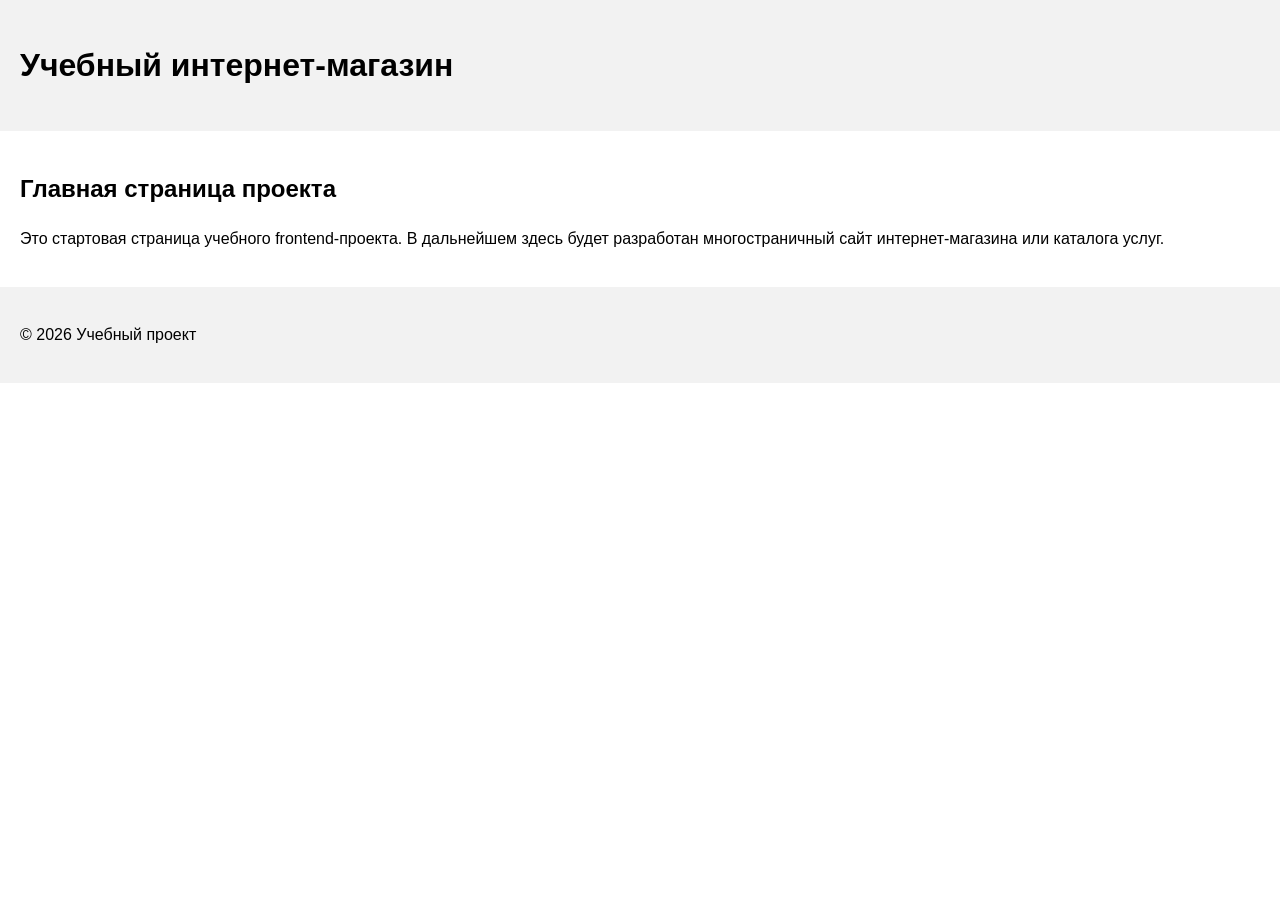
==== index.html @ e4f32152 "feat: initialize frontend project structure" ====
<!DOCTYPE html>
<html lang="ru">
<head>
  <meta charset="UTF-8">
  <meta name="viewport" content="width=device-width, initial-scale=1.0">
  <title>Каталог товаров</title>
  <link rel="stylesheet" href="css/style.css">
</head>
<body>
  <header>
    <h1>Учебный интернет-магазин</h1>
  </header>

  <main>
    <section>
      <h2>Главная страница проекта</h2>
      <p>
        Это стартовая страница учебного frontend-проекта.
        В дальнейшем здесь будет разработан многостраничный сайт
        интернет-магазина или каталога услуг.
      </p>
    </section>
  </main>

  <footer>
    <p>&copy; 2026 Учебный проект</p>
  </footer>
</body>
</html>
---- css/style.css ----
body {
  margin: 0;
  font-family: Arial, sans-serif;
  line-height: 1.5;
}

header,
main,
footer {
  padding: 20px;
}

header {
  background-color: #f2f2f2;
}

footer {
  background-color: #f2f2f2;
}
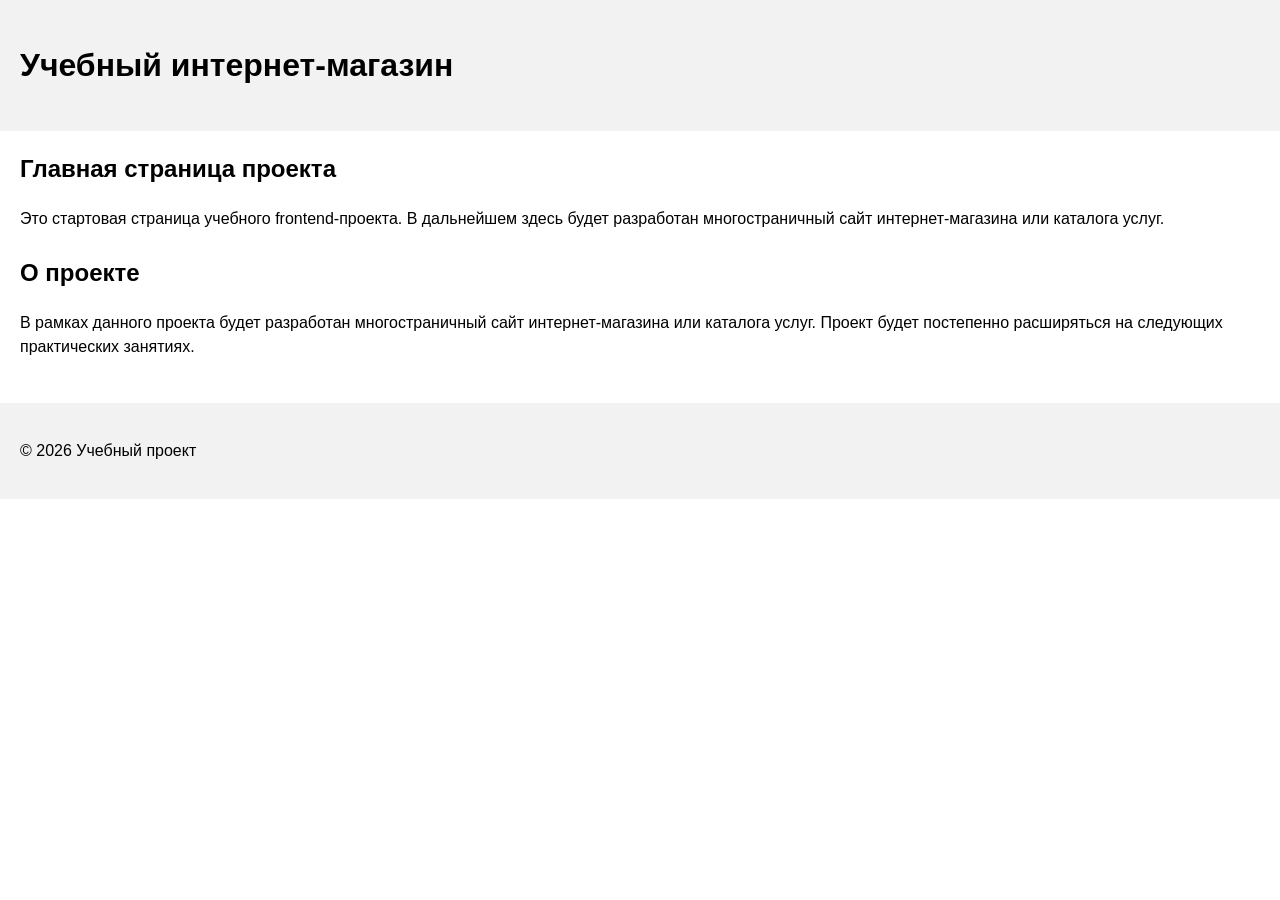
==== commit 77e99a7a: "feat: add project description section" ====
--- a/index.html
+++ b/index.html
@@ -20,6 +20,15 @@
         интернет-магазина или каталога услуг.
       </p>
     </section>
+
+    <section>
+      <h2>О проекте</h2>
+      <p>
+        В рамках данного проекта будет разработан многостраничный сайт
+        интернет-магазина или каталога услуг. Проект будет постепенно
+        расширяться на следующих практических занятиях.
+      </p>
+    </section>
   </main>
 
   <footer>
--- a/css/style.css
+++ b/css/style.css
@@ -17,3 +17,11 @@
 footer {
   background-color: #f2f2f2;
 }
+
+section {
+  margin-bottom: 24px;
+}
+
+section h2 {
+  margin-top: 0;
+}
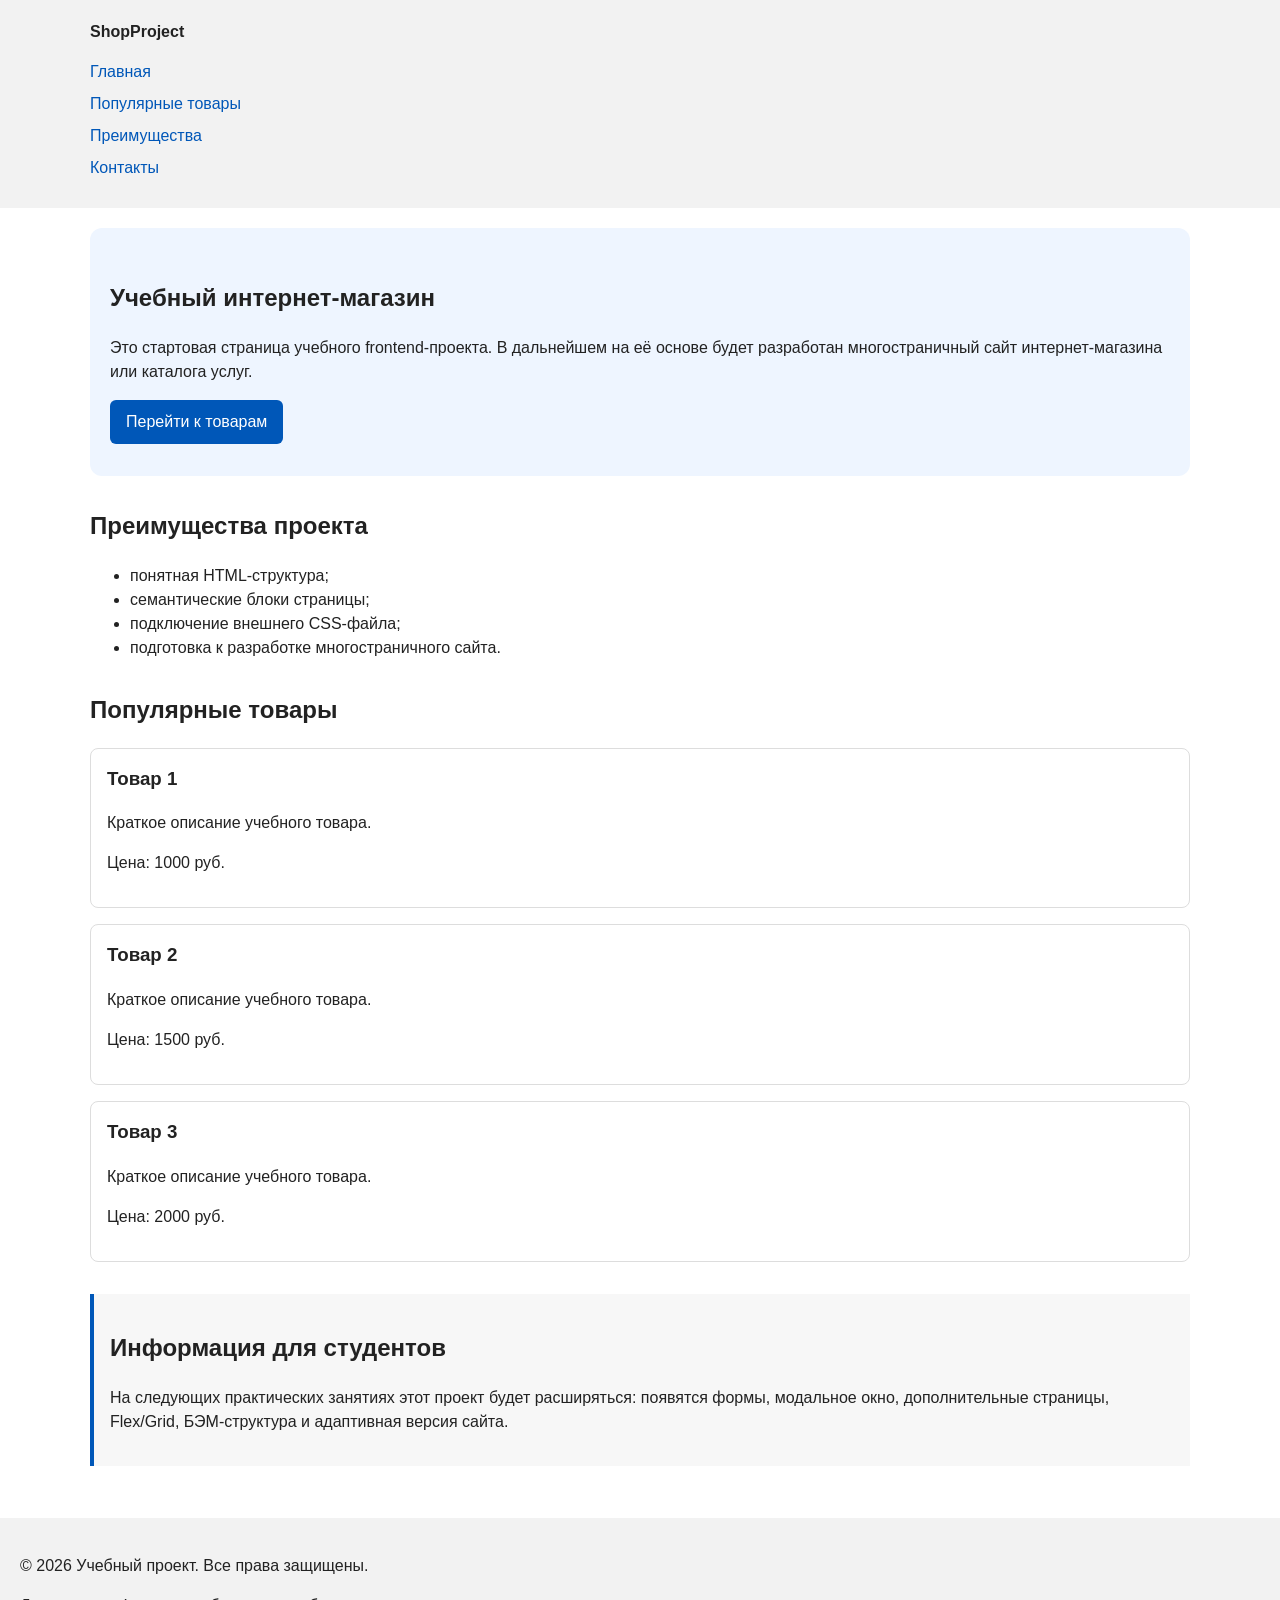
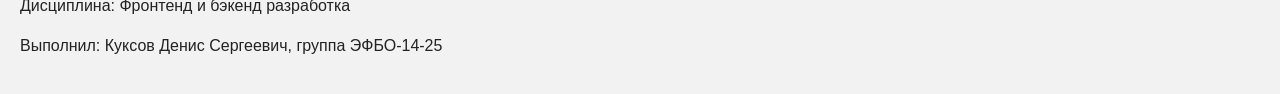
==== commit f7f9b470: "feat: add semantic HTML structure and base CSS styles" ====
--- a/index.html
+++ b/index.html
@@ -3,36 +3,82 @@
 <head>
   <meta charset="UTF-8">
   <meta name="viewport" content="width=device-width, initial-scale=1.0">
-  <title>Каталог товаров</title>
+  <title>Учебный интернет-магазин</title>
   <link rel="stylesheet" href="css/style.css">
 </head>
 <body>
   <header>
-    <h1>Учебный интернет-магазин</h1>
+    <div class="site-header">
+      <a class="site-logo" href="index.html">ShopProject</a>
+
+      <nav class="site-nav" aria-label="Основная навигация">
+        <ul class="site-nav__list">
+          <li><a href="index.html">Главная</a></li>
+          <li><a href="#popular">Популярные товары</a></li>
+          <li><a href="#advantages">Преимущества</a></li>
+          <li><a href="#contacts">Контакты</a></li>
+        </ul>
+      </nav>
+    </div>
   </header>
 
   <main>
-    <section>
-      <h2>Главная страница проекта</h2>
+    <section class="hero">
+      <h1>Учебный интернет-магазин</h1>
       <p>
         Это стартовая страница учебного frontend-проекта.
-        В дальнейшем здесь будет разработан многостраничный сайт
+        В дальнейшем на её основе будет разработан многостраничный сайт
         интернет-магазина или каталога услуг.
       </p>
+      <a class="button" href="#popular">Перейти к товарам</a>
     </section>
 
-    <section>
-      <h2>О проекте</h2>
+    <section class="section" id="advantages">
+      <h2>Преимущества проекта</h2>
+      <ul class="advantages-list">
+        <li>понятная HTML-структура;</li>
+        <li>семантические блоки страницы;</li>
+        <li>подключение внешнего CSS-файла;</li>
+        <li>подготовка к разработке многостраничного сайта.</li>
+      </ul>
+    </section>
+
+    <section class="section" id="popular">
+      <h2>Популярные товары</h2>
+
+      <article class="product-card">
+        <h3>Товар 1</h3>
+        <p>Краткое описание учебного товара.</p>
+        <p>Цена: 1000 руб.</p>
+      </article>
+
+      <article class="product-card">
+        <h3>Товар 2</h3>
+        <p>Краткое описание учебного товара.</p>
+        <p>Цена: 1500 руб.</p>
+      </article>
+
+      <article class="product-card">
+        <h3>Товар 3</h3>
+        <p>Краткое описание учебного товара.</p>
+        <p>Цена: 2000 руб.</p>
+      </article>
+    </section>
+
+    <aside class="aside-info">
+      <h2>Информация для студентов</h2>
       <p>
-        В рамках данного проекта будет разработан многостраничный сайт
-        интернет-магазина или каталога услуг. Проект будет постепенно
-        расширяться на следующих практических занятиях.
+        На следующих практических занятиях этот проект будет расширяться:
+        появятся формы, модальное окно, дополнительные страницы, Flex/Grid,
+        БЭМ-структура и адаптивная версия сайта.
       </p>
-    </section>
+    </aside>
   </main>
 
-  <footer>
-    <p>&copy; 2026 Учебный проект</p>
+  <footer id="contacts">
+    <p>&copy; 2026 Учебный проект. Все права защищены.</p>
+    <p>Дисциплина: Фронтенд и бэкенд разработка</p>
+    <p>Выполнил: Куксов Денис Сергеевич, группа ЭФБО-14-25</p>
   </footer>
 </body>
 </html>
--- a/css/style.css
+++ b/css/style.css
@@ -1,27 +1,172 @@
+/*
+  Универсальное правило для всех элементов.
+  border-box делает расчёт размеров более понятным:
+  width включает content, padding и border.
+*/
+* {
+  box-sizing: border-box;
+}
+
+/*
+  Убираем стандартный внешний отступ браузера у body.
+  Без этого вокруг страницы может появиться белая рамка.
+*/
 body {
   margin: 0;
   font-family: Arial, sans-serif;
   line-height: 1.5;
+  color: #222222;
+  background-color: #ffffff;
 }
 
+/*
+  Задаём внутренние отступы для основных областей страницы.
+  Это делает содержимое визуально отделённым от краёв окна браузера.
+*/
 header,
 main,
 footer {
   padding: 20px;
 }
 
+/*
+  Оформляем шапку страницы.
+  Пока используется простой светло-серый фон.
+*/
 header {
   background-color: #f2f2f2;
 }
 
+/*
+  Оформляем подвал страницы тем же фоном,
+  чтобы визуально отделить его от основного содержимого.
+*/
 footer {
   background-color: #f2f2f2;
 }
 
-section {
-  margin-bottom: 24px;
+/*
+  Ограничиваем ширину содержимого шапки,
+  чтобы оно не растягивалось слишком сильно на широких экранах.
+*/
+.site-header {
+  max-width: 1100px;
+  margin: 0 auto;
 }
 
-section h2 {
+/*
+  Оформляем текстовый логотип.
+*/
+.site-logo {
+  font-weight: bold;
+  text-decoration: none;
+  color: #222222;
+}
+
+/*
+  Убираем стандартные отступы и маркеры списка навигации.
+*/
+.site-nav__list {
+  padding: 0;
+  margin: 16px 0 0;
+  list-style: none;
+}
+
+/*
+  Добавляем расстояние между пунктами меню.
+*/
+.site-nav__list li {
+  margin-bottom: 8px;
+}
+
+/*
+  Оформляем ссылки меню.
+*/
+.site-nav__list a {
+  color: #0057b8;
+  text-decoration: none;
+}
+
+/*
+  При наведении мыши подчёркиваем ссылку.
+  Подробно состояния интерфейса будут рассмотрены позже.
+*/
+.site-nav__list a:hover {
+  text-decoration: underline;
+}
+
+/*
+  Hero-блок — первый крупный блок страницы.
+  Он визуально отделяется от остальных разделов фоном и отступами.
+*/
+.hero {
+  max-width: 1100px;
+  margin: 0 auto 32px;
+  padding: 32px 20px;
+  background-color: #eef5ff;
+  border-radius: 12px;
+}
+
+/*
+  Общий класс для разделов страницы.
+*/
+.section {
+  max-width: 1100px;
+  margin: 0 auto 32px;
+}
+
+/*
+  Убираем лишний верхний отступ у заголовков разделов.
+*/
+.section h2 {
   margin-top: 0;
 }
+
+/*
+  Карточка товара — самостоятельный блок.
+  На следующих занятиях карточки будут доработаны и выстроены в сетку.
+*/
+.product-card {
+  margin-bottom: 16px;
+  padding: 16px;
+  border: 1px solid #dddddd;
+  border-radius: 8px;
+  background-color: #ffffff;
+}
+
+/*
+  Убираем лишний верхний отступ у заголовка карточки.
+*/
+.product-card h3 {
+  margin-top: 0;
+}
+
+/*
+  Пока это обычная ссылка, но визуально она оформляется как кнопка.
+*/
+.button {
+  display: inline-block;
+  padding: 10px 16px;
+  color: #ffffff;
+  background-color: #0057b8;
+  text-decoration: none;
+  border-radius: 6px;
+}
+
+/*
+  Простое состояние наведения для кнопки.
+*/
+.button:hover {
+  background-color: #003f86;
+}
+
+/*
+  Дополнительный информационный блок.
+*/
+.aside-info {
+  max-width: 1100px;
+  margin: 0 auto 32px;
+  padding: 16px;
+  border-left: 4px solid #0057b8;
+  background-color: #f7f7f7;
+}
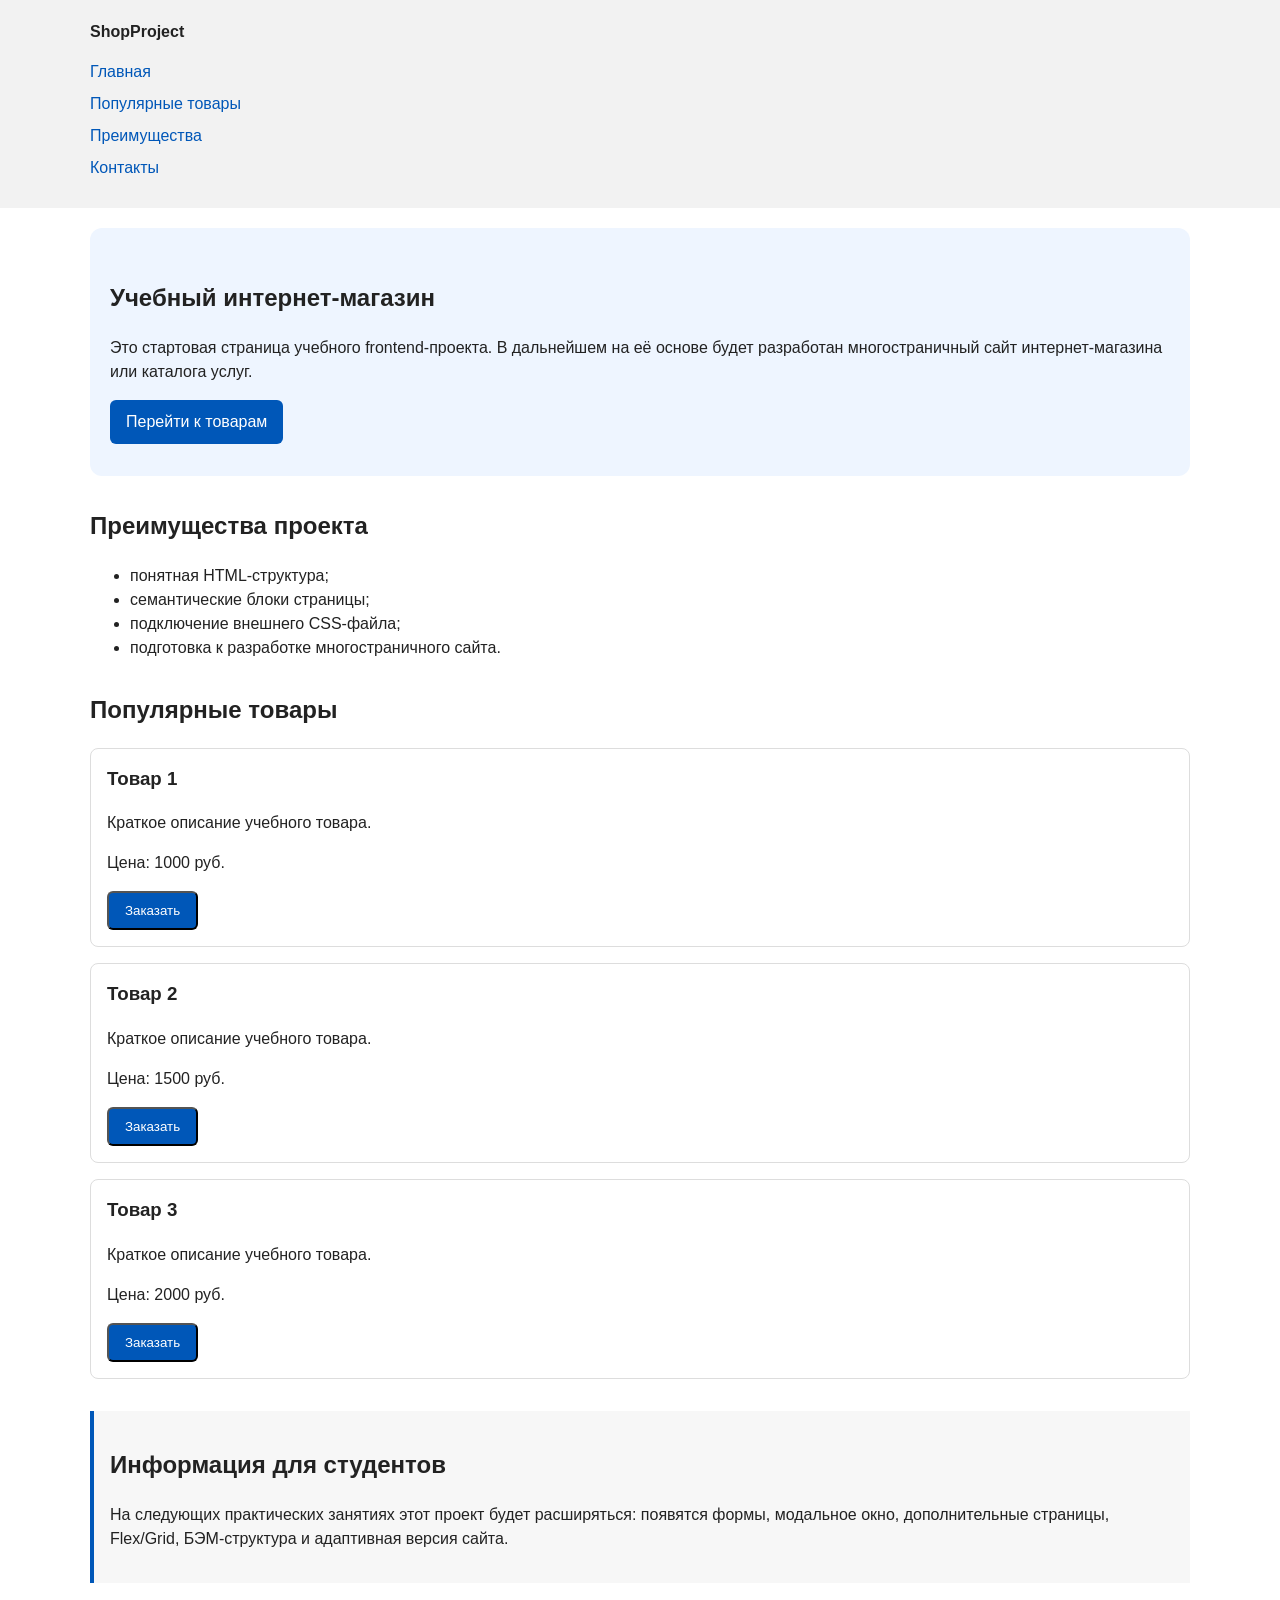
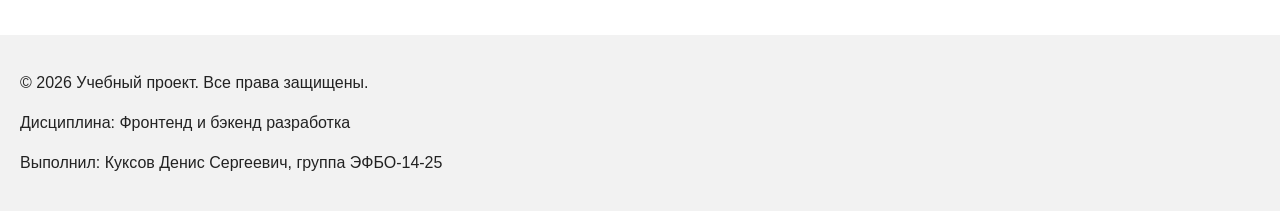
==== commit 8ec177fa: "feat: add order form modal and validation" ====
--- a/index.html
+++ b/index.html
@@ -5,6 +5,7 @@
   <meta name="viewport" content="width=device-width, initial-scale=1.0">
   <title>Учебный интернет-магазин</title>
   <link rel="stylesheet" href="css/style.css">
+  <script src="js/main.js" defer></script>
 </head>
 <body>
   <header>
@@ -50,18 +51,27 @@
         <h3>Товар 1</h3>
         <p>Краткое описание учебного товара.</p>
         <p>Цена: 1000 руб.</p>
+        <button class="button product-card__button" type="button" data-product="Товар 1">
+          Заказать
+        </button>
       </article>
 
       <article class="product-card">
         <h3>Товар 2</h3>
         <p>Краткое описание учебного товара.</p>
         <p>Цена: 1500 руб.</p>
+        <button class="button product-card__button" type="button" data-product="Товар 2">
+          Заказать
+        </button>
       </article>
 
       <article class="product-card">
         <h3>Товар 3</h3>
         <p>Краткое описание учебного товара.</p>
         <p>Цена: 2000 руб.</p>
+        <button class="button product-card__button" type="button" data-product="Товар 3">
+          Заказать
+        </button>
       </article>
     </section>
 
@@ -80,5 +90,102 @@
     <p>Дисциплина: Фронтенд и бэкенд разработка</p>
     <p>Выполнил: Куксов Денис Сергеевич, группа ЭФБО-14-25</p>
   </footer>
+
+  <dialog class="order-dialog" id="order-dialog" aria-labelledby="order-dialog-title">
+    <h2 id="order-dialog-title">Оформление заявки</h2>
+
+    <form class="order-form" id="order-form" action="#" method="post" novalidate>
+      <input id="selected-product" name="selected-product" type="hidden">
+
+      <div class="form-field">
+        <label for="order-name">Имя</label>
+        <input
+          id="order-name"
+          name="name"
+          type="text"
+          placeholder="Введите ваше имя"
+          minlength="2"
+          autocomplete="given-name"
+          required
+        >
+      </div>
+
+      <div class="form-field">
+        <label for="order-email">E-mail</label>
+        <input
+          id="order-email"
+          name="email"
+          type="email"
+          placeholder="example@mail.ru"
+          autocomplete="email"
+          required
+        >
+      </div>
+
+      <div class="form-field">
+        <label for="order-phone">Телефон</label>
+        <input
+          id="order-phone"
+          name="phone"
+          type="tel"
+          inputmode="tel"
+          placeholder="+7 (900) 000-00-00"
+          pattern="^\+7 \(\d{3}\) \d{3}-\d{2}-\d{2}$"
+          required
+        >
+        <small>Формат: +7 (900) 000-00-00</small>
+      </div>
+
+      <div class="form-field">
+        <label for="order-date">Дата связи</label>
+        <input
+          id="order-date"
+          name="date"
+          type="date"
+        >
+      </div>
+
+      <div class="form-field">
+        <label for="order-topic">Тема заявки</label>
+        <select id="order-topic" name="topic" required>
+          <option value="">Выберите тему</option>
+          <option value="product">Заказ товара</option>
+          <option value="consultation">Консультация</option>
+          <option value="delivery">Доставка</option>
+        </select>
+      </div>
+
+      <div class="form-field">
+        <label for="order-comment">Комментарий</label>
+        <textarea
+          id="order-comment"
+          name="comment"
+          rows="4"
+          placeholder="Укажите дополнительную информацию"
+        ></textarea>
+      </div>
+
+      <div class="form-field form-field--checkbox">
+        <label>
+          <input
+            id="order-agreement"
+            name="agreement"
+            type="checkbox"
+            required
+          >
+          Я согласен на обработку данных
+        </label>
+      </div>
+
+      <div class="form-actions">
+        <button type="button" id="close-order-dialog">Закрыть</button>
+        <button type="submit">Отправить заявку</button>
+      </div>
+    </form>
+  </dialog>
+
+  <p class="success-message" id="success-message" hidden>
+    Форма успешно отправлена!
+  </p>
 </body>
 </html>
--- a/css/style.css
+++ b/css/style.css
@@ -170,3 +170,107 @@
   border-left: 4px solid #0057b8;
   background-color: #f7f7f7;
 }
+
+/*
+  Модальное окно.
+  Элемент dialog сам умеет открываться поверх страницы.
+*/
+.order-dialog {
+  width: min(100% - 32px, 560px);
+  padding: 24px;
+  border: none;
+  border-radius: 12px;
+}
+
+/*
+  Затемнение фона за модальным окном.
+*/
+.order-dialog::backdrop {
+  background-color: rgba(0, 0, 0, 0.5);
+}
+
+/*
+  Поле формы.
+  Каждый блок получает нижний отступ.
+*/
+.form-field {
+  margin-bottom: 16px;
+}
+
+/*
+  Подпись поля.
+*/
+.form-field label {
+  display: block;
+  margin-bottom: 6px;
+}
+
+/*
+  Основные поля формы.
+*/
+.form-field input,
+.form-field select,
+.form-field textarea {
+  width: 100%;
+  padding: 10px 12px;
+  border: 1px solid #cccccc;
+  border-radius: 6px;
+  font: inherit;
+}
+
+/*
+  Checkbox не должен занимать всю ширину.
+*/
+.form-field input[type="checkbox"] {
+  width: auto;
+}
+
+/*
+  Подсказка под полем телефона.
+*/
+.form-field small {
+  display: block;
+  margin-top: 4px;
+  color: #666666;
+}
+
+/*
+  Видимый фокус для клавиатурной навигации.
+*/
+.form-field input:focus-visible,
+.form-field select:focus-visible,
+.form-field textarea:focus-visible,
+.form-actions button:focus-visible {
+  outline: 2px solid #0057b8;
+  outline-offset: 2px;
+}
+
+/*
+  Подсветка ошибочных полей.
+  Атрибут aria-invalid будет добавляться через JavaScript.
+  Селектор уточнён через .form-field, чтобы его специфичность (0,2,0)
+  была выше, чем у правила .form-field input (0,1,1) с серой рамкой.
+*/
+.form-field [aria-invalid="true"] {
+  border-color: #b00020;
+}
+
+/*
+  Кнопки формы.
+*/
+.form-actions {
+  display: flex;
+  gap: 12px;
+  margin-top: 20px;
+}
+
+/*
+  Сообщение об успешной отправке.
+*/
+.success-message {
+  max-width: 1100px;
+  margin: 24px auto;
+  padding: 16px;
+  border-left: 4px solid #168a2f;
+  background-color: #eefaf0;
+}
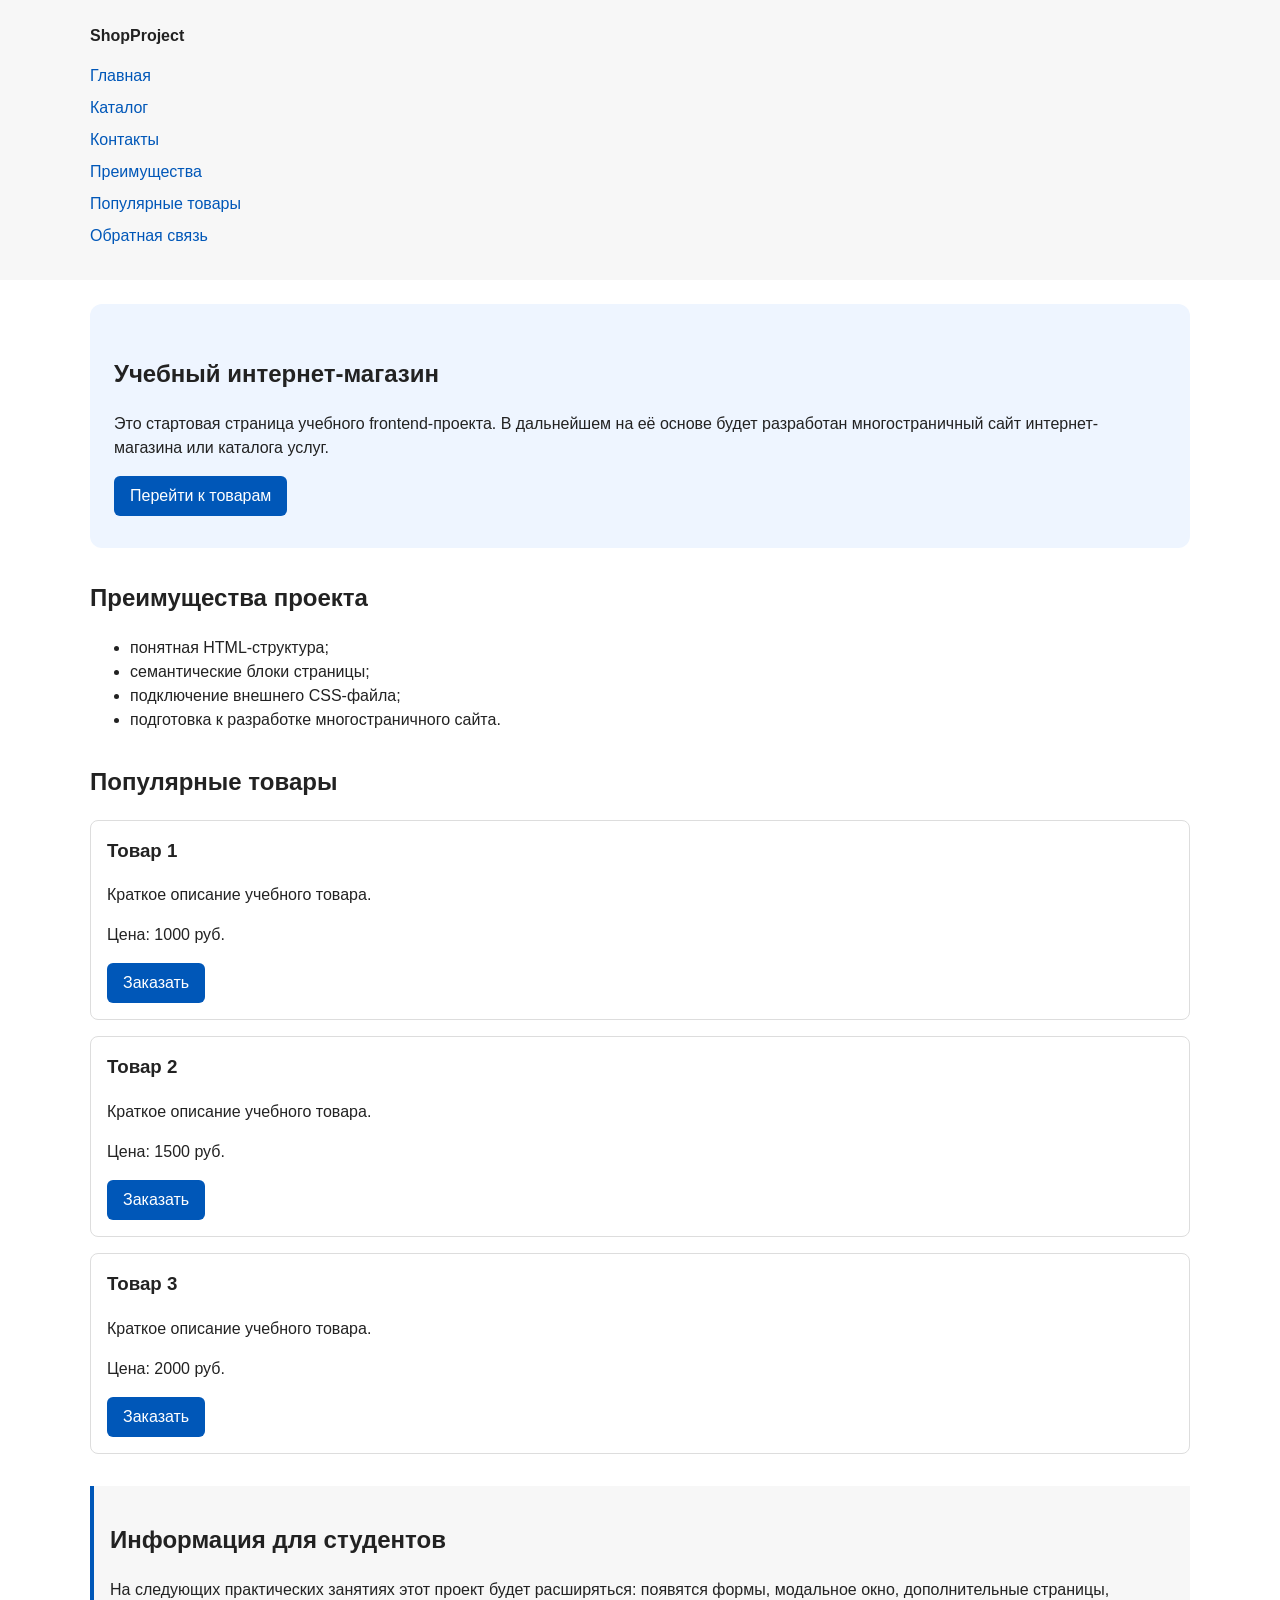
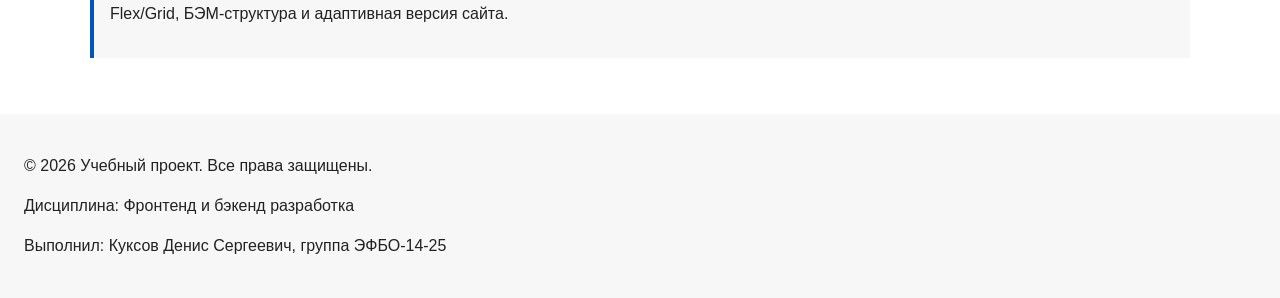
==== commit 49e00aa7: "feat: add multi-page structure navigation and anchors" ====
--- a/index.html
+++ b/index.html
@@ -3,6 +3,11 @@
 <head>
   <meta charset="UTF-8">
   <meta name="viewport" content="width=device-width, initial-scale=1.0">
+  <meta name="description" content="Учебный интернет-магазин: главная страница с преимуществами и популярными товарами.">
+  <meta property="og:type" content="website">
+  <meta property="og:title" content="Учебный интернет-магазин">
+  <meta property="og:description" content="Учебный frontend-проект интернет-магазина.">
+  <meta property="og:image" content="https://Saintlafree.github.io/kr1-html-css-shop/images/preview.jpg">
   <title>Учебный интернет-магазин</title>
   <link rel="stylesheet" href="css/style.css">
   <script src="js/main.js" defer></script>
@@ -15,9 +20,11 @@
       <nav class="site-nav" aria-label="Основная навигация">
         <ul class="site-nav__list">
           <li><a href="index.html">Главная</a></li>
-          <li><a href="#popular">Популярные товары</a></li>
-          <li><a href="#advantages">Преимущества</a></li>
-          <li><a href="#contacts">Контакты</a></li>
+          <li><a href="catalog.html">Каталог</a></li>
+          <li><a href="contacts.html">Контакты</a></li>
+          <li><a href="index.html#advantages">Преимущества</a></li>
+          <li><a href="index.html#popular">Популярные товары</a></li>
+          <li><a href="index.html#contacts">Обратная связь</a></li>
         </ul>
       </nav>
     </div>
--- a/css/style.css
+++ b/css/style.css
@@ -1,276 +1,342 @@
-/*
-  Универсальное правило для всех элементов.
-  border-box делает расчёт размеров более понятным:
-  width включает content, padding и border.
+/* ===============================
+   1. Переменные проекта
+   =============================== */
+
+:root {
+  /* Основные цвета проекта */
+  --color-bg: #ffffff;
+  --color-text: #222222;
+  --color-muted: #666666;
+  --color-primary: #0057b8;
+  --color-primary-dark: #003f86;
+  --color-border: #dddddd;
+  --color-surface: #f7f7f7;
+  --color-surface-accent: #eef5ff;
+  --color-danger: #b00020;
+  --color-success: #168a2f;
+  --color-success-bg: #eefaf0;
+  --color-white: #ffffff;
+
+  /* Отступы */
+  --space-xs: 4px;
+  --space-sm: 8px;
+  --space-md: 16px;
+  --space-lg: 24px;
+  --space-xl: 32px;
+
+  /* Скругления */
+  --radius-sm: 6px;
+  --radius-md: 8px;
+  --radius-lg: 12px;
+
+  /* Размеры */
+  --container-width: 1100px;
+}
+
+/* ===============================
+   2. Базовые стили
+   =============================== */
+
+/*
+  Плавная прокрутка к якорям.
+  Если браузер не поддерживает свойство, ссылка всё равно сработает.
+*/
+html {
+  scroll-behavior: smooth;
+}
+
+/*
+  border-box: width включает content, padding и border.
 */
 * {
   box-sizing: border-box;
 }
 
-/*
-  Убираем стандартный внешний отступ браузера у body.
-  Без этого вокруг страницы может появиться белая рамка.
-*/
 body {
   margin: 0;
   font-family: Arial, sans-serif;
   line-height: 1.5;
-  color: #222222;
-  background-color: #ffffff;
-}
-
-/*
-  Задаём внутренние отступы для основных областей страницы.
-  Это делает содержимое визуально отделённым от краёв окна браузера.
+  color: var(--color-text);
+  background-color: var(--color-bg);
+}
+
+/*
+  Внутренние отступы основных областей страницы
+  берутся из единой шкалы отступов.
 */
 header,
 main,
 footer {
-  padding: 20px;
-}
-
-/*
-  Оформляем шапку страницы.
-  Пока используется простой светло-серый фон.
-*/
+  padding: var(--space-lg);
+}
+
 header {
-  background-color: #f2f2f2;
-}
-
-/*
-  Оформляем подвал страницы тем же фоном,
-  чтобы визуально отделить его от основного содержимого.
-*/
+  background-color: var(--color-surface);
+}
+
 footer {
-  background-color: #f2f2f2;
-}
-
-/*
-  Ограничиваем ширину содержимого шапки,
-  чтобы оно не растягивалось слишком сильно на широких экранах.
-*/
+  background-color: var(--color-surface);
+}
+
+/* ===============================
+   3. Общие элементы интерфейса
+   =============================== */
+
+a {
+  color: var(--color-primary);
+}
+
+a:hover {
+  color: var(--color-primary-dark);
+}
+
+a:focus-visible {
+  outline: 2px solid var(--color-primary);
+  outline-offset: 3px;
+}
+
+/*
+  :target — элемент, на который указывает якорная ссылка.
+  Подсветка помогает понять, куда был выполнен переход.
+*/
+:target {
+  outline: 2px dashed var(--color-primary);
+  outline-offset: 4px;
+}
+
+/*
+  Кнопка: используется и для ссылок (a.button), и для button.
+*/
+.button {
+  display: inline-block;
+  padding: var(--space-sm) var(--space-md);
+  color: var(--color-white);
+  background-color: var(--color-primary);
+  text-decoration: none;
+  border: none;
+  border-radius: var(--radius-sm);
+  font: inherit;
+  cursor: pointer;
+}
+
+/*
+  :hover — реакция на наведение мыши.
+  Цвет текста задаём явно, чтобы правило a:hover не перекрасило текст ссылки-кнопки.
+*/
+.button:hover {
+  color: var(--color-white);
+  background-color: var(--color-primary-dark);
+}
+
+/*
+  :active — момент нажатия.
+*/
+.button:active {
+  transform: translateY(1px);
+}
+
+/*
+  :focus-visible — видимый фокус при навигации клавишей Tab.
+*/
+.button:focus-visible {
+  outline: 2px solid var(--color-primary);
+  outline-offset: 3px;
+}
+
+/*
+  :disabled — недоступное состояние кнопки.
+*/
+.button:disabled,
+button:disabled {
+  opacity: 0.6;
+  cursor: not-allowed;
+}
+
+/* ===============================
+   4. Компоненты страницы
+   =============================== */
+
+/* --- Шапка и навигация --- */
+
 .site-header {
-  max-width: 1100px;
+  max-width: var(--container-width);
   margin: 0 auto;
 }
 
-/*
-  Оформляем текстовый логотип.
-*/
 .site-logo {
   font-weight: bold;
   text-decoration: none;
-  color: #222222;
-}
-
-/*
-  Убираем стандартные отступы и маркеры списка навигации.
-*/
+  color: var(--color-text);
+}
+
+.site-logo:hover {
+  color: var(--color-primary);
+}
+
 .site-nav__list {
   padding: 0;
-  margin: 16px 0 0;
+  margin: var(--space-md) 0 0;
   list-style: none;
 }
 
-/*
-  Добавляем расстояние между пунктами меню.
-*/
 .site-nav__list li {
-  margin-bottom: 8px;
-}
-
-/*
-  Оформляем ссылки меню.
-*/
+  margin-bottom: var(--space-sm);
+}
+
 .site-nav__list a {
-  color: #0057b8;
+  color: var(--color-primary);
   text-decoration: none;
 }
 
-/*
-  При наведении мыши подчёркиваем ссылку.
-  Подробно состояния интерфейса будут рассмотрены позже.
-*/
 .site-nav__list a:hover {
+  color: var(--color-primary-dark);
   text-decoration: underline;
 }
 
-/*
-  Hero-блок — первый крупный блок страницы.
-  Он визуально отделяется от остальных разделов фоном и отступами.
-*/
+/* --- Хлебные крошки --- */
+
+.breadcrumbs {
+  max-width: var(--container-width);
+  margin: 0 auto var(--space-md);
+  font-size: 14px;
+  color: var(--color-muted);
+}
+
+.breadcrumbs a {
+  color: var(--color-primary);
+}
+
+.breadcrumbs span::before {
+  content: " / ";
+  color: var(--color-muted);
+}
+
+/* --- Hero-блок и секции --- */
+
 .hero {
-  max-width: 1100px;
-  margin: 0 auto 32px;
-  padding: 32px 20px;
-  background-color: #eef5ff;
-  border-radius: 12px;
-}
-
-/*
-  Общий класс для разделов страницы.
-*/
+  max-width: var(--container-width);
+  margin: 0 auto var(--space-xl);
+  padding: var(--space-xl) var(--space-lg);
+  background-color: var(--color-surface-accent);
+  border-radius: var(--radius-lg);
+}
+
 .section {
-  max-width: 1100px;
-  margin: 0 auto 32px;
-}
-
-/*
-  Убираем лишний верхний отступ у заголовков разделов.
-*/
+  max-width: var(--container-width);
+  margin: 0 auto var(--space-xl);
+}
+
 .section h2 {
   margin-top: 0;
 }
 
-/*
-  Карточка товара — самостоятельный блок.
-  На следующих занятиях карточки будут доработаны и выстроены в сетку.
-*/
+/* --- Карточка товара --- */
+
 .product-card {
-  margin-bottom: 16px;
-  padding: 16px;
-  border: 1px solid #dddddd;
-  border-radius: 8px;
-  background-color: #ffffff;
-}
-
-/*
-  Убираем лишний верхний отступ у заголовка карточки.
-*/
+  margin-bottom: var(--space-md);
+  padding: var(--space-md);
+  border: 1px solid var(--color-border);
+  border-radius: var(--radius-md);
+  background-color: var(--color-bg);
+}
+
+.product-card:hover {
+  border-color: var(--color-primary);
+}
+
 .product-card h3 {
   margin-top: 0;
 }
 
-/*
-  Пока это обычная ссылка, но визуально она оформляется как кнопка.
-*/
-.button {
-  display: inline-block;
-  padding: 10px 16px;
-  color: #ffffff;
-  background-color: #0057b8;
-  text-decoration: none;
-  border-radius: 6px;
-}
-
-/*
-  Простое состояние наведения для кнопки.
-*/
-.button:hover {
-  background-color: #003f86;
-}
-
-/*
-  Дополнительный информационный блок.
-*/
+/* --- Дополнительный блок --- */
+
 .aside-info {
-  max-width: 1100px;
-  margin: 0 auto 32px;
-  padding: 16px;
-  border-left: 4px solid #0057b8;
-  background-color: #f7f7f7;
-}
-
-/*
-  Модальное окно.
-  Элемент dialog сам умеет открываться поверх страницы.
-*/
+  max-width: var(--container-width);
+  margin: 0 auto var(--space-xl);
+  padding: var(--space-md);
+  border-left: 4px solid var(--color-primary);
+  background-color: var(--color-surface);
+}
+
+/* ===============================
+   5. Форма и модальное окно
+   =============================== */
+
 .order-dialog {
   width: min(100% - 32px, 560px);
-  padding: 24px;
+  padding: var(--space-lg);
   border: none;
-  border-radius: 12px;
-}
-
-/*
-  Затемнение фона за модальным окном.
-*/
+  border-radius: var(--radius-lg);
+}
+
 .order-dialog::backdrop {
   background-color: rgba(0, 0, 0, 0.5);
 }
 
-/*
-  Поле формы.
-  Каждый блок получает нижний отступ.
-*/
 .form-field {
-  margin-bottom: 16px;
-}
-
-/*
-  Подпись поля.
-*/
+  margin-bottom: var(--space-md);
+}
+
 .form-field label {
   display: block;
-  margin-bottom: 6px;
-}
-
-/*
-  Основные поля формы.
-*/
+  margin-bottom: var(--space-xs);
+}
+
 .form-field input,
 .form-field select,
 .form-field textarea {
   width: 100%;
   padding: 10px 12px;
-  border: 1px solid #cccccc;
-  border-radius: 6px;
+  border: 1px solid var(--color-border);
+  border-radius: var(--radius-sm);
   font: inherit;
 }
 
-/*
-  Checkbox не должен занимать всю ширину.
-*/
 .form-field input[type="checkbox"] {
   width: auto;
 }
 
-/*
-  Подсказка под полем телефона.
-*/
 .form-field small {
   display: block;
-  margin-top: 4px;
-  color: #666666;
-}
-
-/*
-  Видимый фокус для клавиатурной навигации.
-*/
+  margin-top: var(--space-xs);
+  color: var(--color-muted);
+}
+
+/* Состояния полей формы */
+
+.form-field input:hover,
+.form-field select:hover,
+.form-field textarea:hover {
+  border-color: var(--color-primary);
+}
+
 .form-field input:focus-visible,
 .form-field select:focus-visible,
 .form-field textarea:focus-visible,
 .form-actions button:focus-visible {
-  outline: 2px solid #0057b8;
-  outline-offset: 2px;
-}
-
-/*
-  Подсветка ошибочных полей.
-  Атрибут aria-invalid будет добавляться через JavaScript.
-  Селектор уточнён через .form-field, чтобы его специфичность (0,2,0)
-  была выше, чем у правила .form-field input (0,1,1) с серой рамкой.
+  outline: 2px solid var(--color-primary);
+  outline-offset: 3px;
+}
+
+/*
+  Подсветка ошибочных полей (aria-invalid добавляет js/main.js).
+  Селектор с .form-field нужен, чтобы перебить специфичность
+  правила .form-field input.
 */
 .form-field [aria-invalid="true"] {
-  border-color: #b00020;
-}
-
-/*
-  Кнопки формы.
-*/
+  border-color: var(--color-danger);
+}
+
 .form-actions {
   display: flex;
   gap: 12px;
-  margin-top: 20px;
-}
-
-/*
-  Сообщение об успешной отправке.
-*/
+  margin-top: var(--space-lg);
+}
+
 .success-message {
-  max-width: 1100px;
-  margin: 24px auto;
-  padding: 16px;
-  border-left: 4px solid #168a2f;
-  background-color: #eefaf0;
-}
+  max-width: var(--container-width);
+  margin: var(--space-lg) auto;
+  padding: var(--space-md);
+  border-left: 4px solid var(--color-success);
+  background-color: var(--color-success-bg);
+}
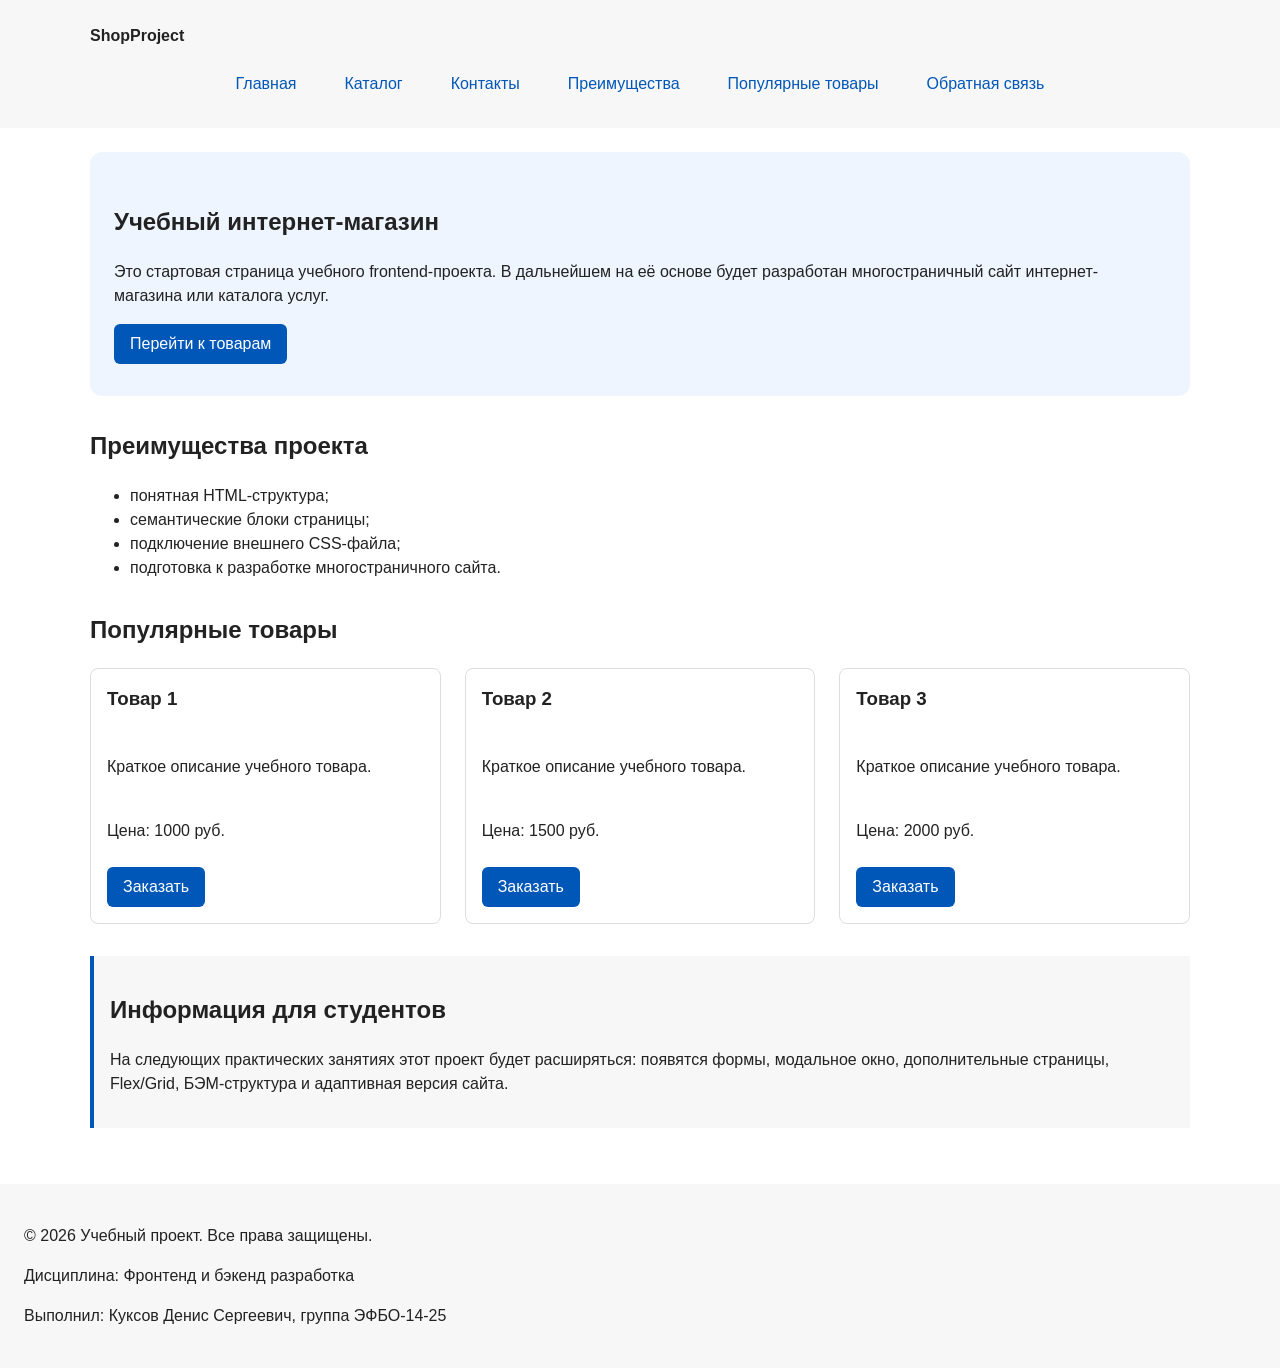
==== commit a2b29e15: "feat: add flex navigation and grid catalog layout" ====
--- a/index.html
+++ b/index.html
@@ -54,32 +54,34 @@
     <section class="section" id="popular">
       <h2>Популярные товары</h2>
 
-      <article class="product-card">
-        <h3>Товар 1</h3>
-        <p>Краткое описание учебного товара.</p>
-        <p>Цена: 1000 руб.</p>
-        <button class="button product-card__button" type="button" data-product="Товар 1">
-          Заказать
-        </button>
-      </article>
-
-      <article class="product-card">
-        <h3>Товар 2</h3>
-        <p>Краткое описание учебного товара.</p>
-        <p>Цена: 1500 руб.</p>
-        <button class="button product-card__button" type="button" data-product="Товар 2">
-          Заказать
-        </button>
-      </article>
-
-      <article class="product-card">
-        <h3>Товар 3</h3>
-        <p>Краткое описание учебного товара.</p>
-        <p>Цена: 2000 руб.</p>
-        <button class="button product-card__button" type="button" data-product="Товар 3">
-          Заказать
-        </button>
-      </article>
+      <div class="products-grid">
+        <article class="product-card">
+          <h3>Товар 1</h3>
+          <p>Краткое описание учебного товара.</p>
+          <p>Цена: 1000 руб.</p>
+          <button class="button product-card__button" type="button" data-product="Товар 1">
+            Заказать
+          </button>
+        </article>
+
+        <article class="product-card">
+          <h3>Товар 2</h3>
+          <p>Краткое описание учебного товара.</p>
+          <p>Цена: 1500 руб.</p>
+          <button class="button product-card__button" type="button" data-product="Товар 2">
+            Заказать
+          </button>
+        </article>
+
+        <article class="product-card">
+          <h3>Товар 3</h3>
+          <p>Краткое описание учебного товара.</p>
+          <p>Цена: 2000 руб.</p>
+          <button class="button product-card__button" type="button" data-product="Товар 3">
+            Заказать
+          </button>
+        </article>
+      </div>
     </section>
 
     <aside class="aside-info">
--- a/css/style.css
+++ b/css/style.css
@@ -173,24 +173,37 @@
   color: var(--color-primary);
 }
 
+/*
+  Навигация через Flexbox:
+  пункты меню выстраиваются в строку, переносятся при нехватке места,
+  выравниваются по центру и разделяются промежутком gap.
+*/
 .site-nav__list {
+  display: flex;
+  flex-wrap: wrap;
+  justify-content: center;
+  align-items: center;
+  gap: var(--space-md);
   padding: 0;
   margin: var(--space-md) 0 0;
   list-style: none;
 }
 
-.site-nav__list li {
-  margin-bottom: var(--space-sm);
-}
-
+/*
+  inline-block позволяет задать ссылке внутренние отступы
+  и увеличить кликабельную область.
+*/
 .site-nav__list a {
+  display: inline-block;
+  padding: var(--space-sm) var(--space-md);
   color: var(--color-primary);
   text-decoration: none;
+  border-radius: var(--radius-sm);
 }
 
 .site-nav__list a:hover {
-  color: var(--color-primary-dark);
-  text-decoration: underline;
+  color: var(--color-white);
+  background-color: var(--color-primary);
 }
 
 /* --- Хлебные крошки --- */
@@ -232,8 +245,23 @@
 
 /* --- Карточка товара --- */
 
+/*
+  Сетка карточек через CSS Grid: три равные колонки и промежуток gap.
+*/
+.products-grid {
+  display: grid;
+  grid-template-columns: repeat(3, 1fr);
+  gap: var(--space-lg);
+}
+
+/*
+  Карточка — flex-контейнер: содержимое идёт сверху вниз.
+*/
 .product-card {
-  margin-bottom: var(--space-md);
+  display: flex;
+  flex-direction: column;
+  gap: var(--space-sm);
+  margin-bottom: 0;
   padding: var(--space-md);
   border: 1px solid var(--color-border);
   border-radius: var(--radius-md);
@@ -246,6 +274,82 @@
 
 .product-card h3 {
   margin-top: 0;
+}
+
+/*
+  margin-top: auto прижимает кнопку к низу карточки,
+  align-self: flex-start не растягивает её на всю ширину.
+*/
+.product-card .button {
+  margin-top: auto;
+  align-self: flex-start;
+}
+
+/* --- Страница каталога: фильтры + товары --- */
+
+.catalog-layout {
+  max-width: var(--container-width);
+  margin: 0 auto var(--space-xl);
+  display: grid;
+  grid-template-columns: 260px 1fr;
+  grid-template-areas: "filters products";
+  gap: var(--space-lg);
+}
+
+.catalog-filters {
+  grid-area: filters;
+  padding: var(--space-md);
+  border: 1px solid var(--color-border);
+  border-radius: var(--radius-md);
+  background-color: var(--color-surface);
+}
+
+.catalog-products {
+  grid-area: products;
+}
+
+.catalog-filters h2,
+.catalog-products h2 {
+  margin-top: 0;
+}
+
+.filters-form {
+  display: grid;
+  gap: var(--space-md);
+}
+
+.filters-form fieldset {
+  margin: 0;
+  padding: var(--space-md);
+  border: 1px solid var(--color-border);
+  border-radius: var(--radius-sm);
+}
+
+.filters-form legend {
+  font-weight: 700;
+}
+
+.filters-form label {
+  display: block;
+  margin-bottom: var(--space-sm);
+}
+
+.filters-form input[type="number"] {
+  width: 100%;
+  margin-bottom: var(--space-sm);
+  padding: 8px 10px;
+  border: 1px solid var(--color-border);
+  border-radius: var(--radius-sm);
+  font: inherit;
+}
+
+.filters-form input[type="number"]:hover {
+  border-color: var(--color-primary);
+}
+
+.filters-form input:focus-visible {
+  outline: 2px solid var(--color-primary);
+  outline-offset: 3px;
 }
 
 /* --- Дополнительный блок --- */
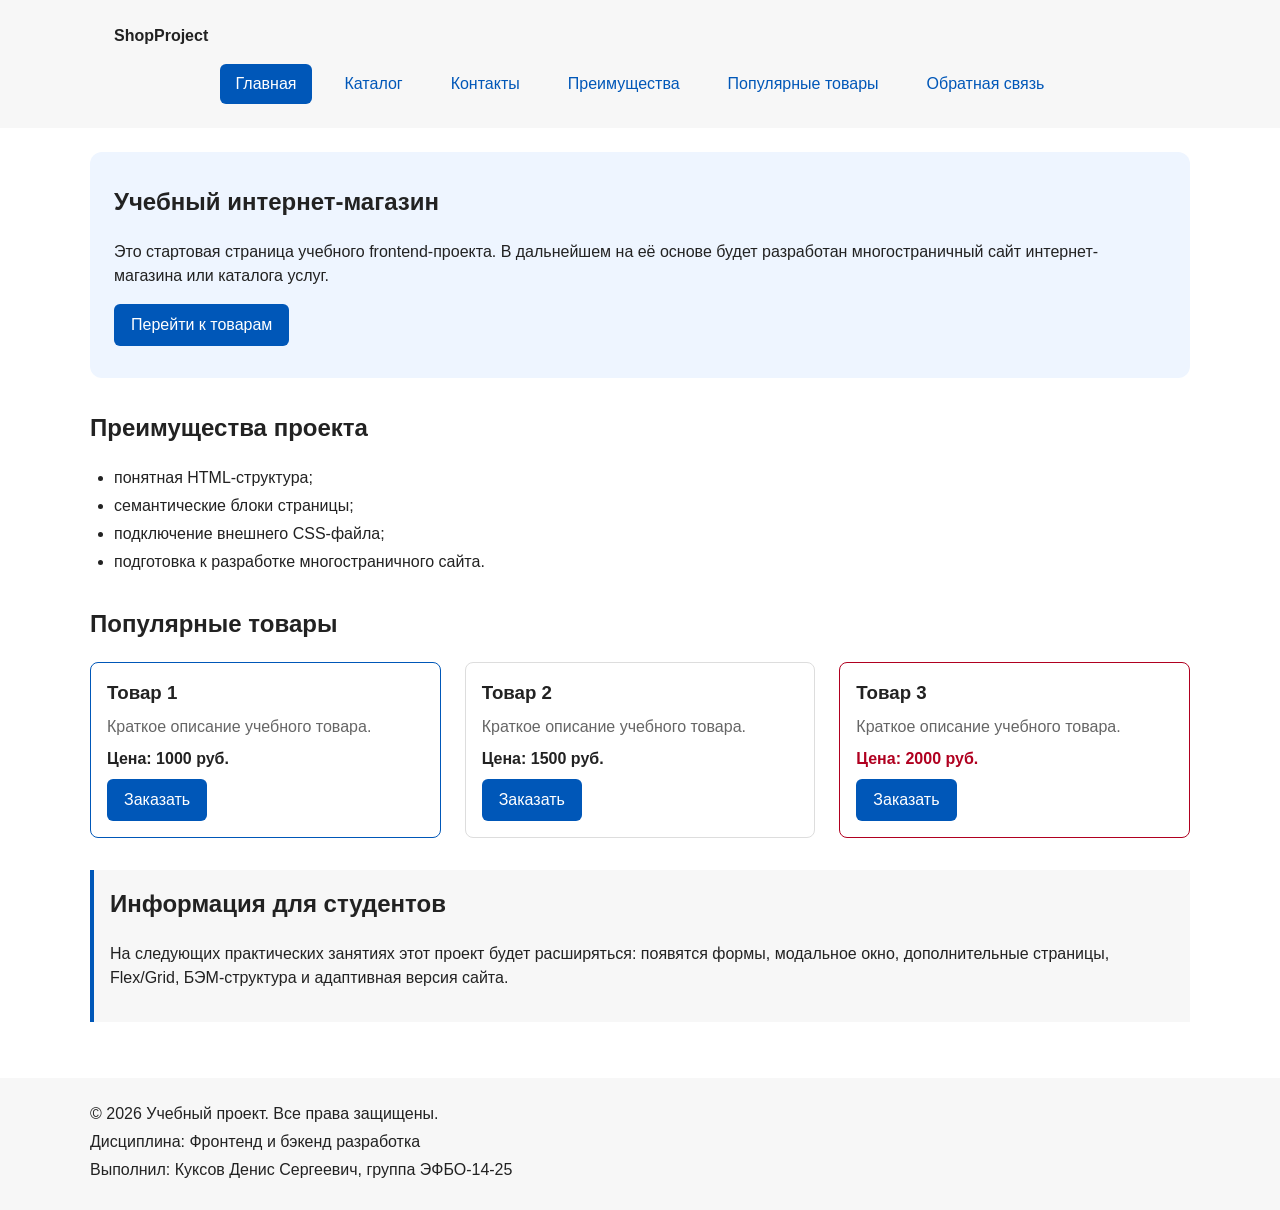
==== commit 71919b5e: "refactor: apply BEM naming to CSS classes" ====
--- a/index.html
+++ b/index.html
@@ -6,25 +6,37 @@
   <meta name="description" content="Учебный интернет-магазин: главная страница с преимуществами и популярными товарами.">
   <meta property="og:type" content="website">
   <meta property="og:title" content="Учебный интернет-магазин">
-  <meta property="og:description" content="Учебный frontend-проект интернет-магазина.">
+  <meta property="og:description" content="Учебный интернет-магазин: главная страница с преимуществами и популярными товарами.">
   <meta property="og:image" content="https://Saintlafree.github.io/kr1-html-css-shop/images/preview.jpg">
   <title>Учебный интернет-магазин</title>
   <link rel="stylesheet" href="css/style.css">
   <script src="js/main.js" defer></script>
 </head>
 <body>
-  <header>
-    <div class="site-header">
-      <a class="site-logo" href="index.html">ShopProject</a>
+  <header class="site-header">
+    <div class="site-header__inner">
+      <a class="site-header__logo" href="index.html">ShopProject</a>
 
       <nav class="site-nav" aria-label="Основная навигация">
         <ul class="site-nav__list">
-          <li><a href="index.html">Главная</a></li>
-          <li><a href="catalog.html">Каталог</a></li>
-          <li><a href="contacts.html">Контакты</a></li>
-          <li><a href="index.html#advantages">Преимущества</a></li>
-          <li><a href="index.html#popular">Популярные товары</a></li>
-          <li><a href="index.html#contacts">Обратная связь</a></li>
+          <li class="site-nav__item">
+            <a class="site-nav__link site-nav__link--active" href="index.html" aria-current="page">Главная</a>
+          </li>
+          <li class="site-nav__item">
+            <a class="site-nav__link" href="catalog.html">Каталог</a>
+          </li>
+          <li class="site-nav__item">
+            <a class="site-nav__link" href="contacts.html">Контакты</a>
+          </li>
+          <li class="site-nav__item">
+            <a class="site-nav__link" href="index.html#advantages">Преимущества</a>
+          </li>
+          <li class="site-nav__item">
+            <a class="site-nav__link" href="index.html#popular">Популярные товары</a>
+          </li>
+          <li class="site-nav__item">
+            <a class="site-nav__link" href="index.html#contacts">Обратная связь</a>
+          </li>
         </ul>
       </nav>
     </div>
@@ -32,52 +44,52 @@
 
   <main>
     <section class="hero">
-      <h1>Учебный интернет-магазин</h1>
-      <p>
+      <h1 class="hero__title">Учебный интернет-магазин</h1>
+      <p class="hero__text">
         Это стартовая страница учебного frontend-проекта.
         В дальнейшем на её основе будет разработан многостраничный сайт
         интернет-магазина или каталога услуг.
       </p>
-      <a class="button" href="#popular">Перейти к товарам</a>
+      <a class="button button--primary hero__button" href="#popular">Перейти к товарам</a>
     </section>
 
     <section class="section" id="advantages">
-      <h2>Преимущества проекта</h2>
+      <h2 class="section__title">Преимущества проекта</h2>
       <ul class="advantages-list">
-        <li>понятная HTML-структура;</li>
-        <li>семантические блоки страницы;</li>
-        <li>подключение внешнего CSS-файла;</li>
-        <li>подготовка к разработке многостраничного сайта.</li>
+        <li class="advantages-list__item">понятная HTML-структура;</li>
+        <li class="advantages-list__item">семантические блоки страницы;</li>
+        <li class="advantages-list__item">подключение внешнего CSS-файла;</li>
+        <li class="advantages-list__item">подготовка к разработке многостраничного сайта.</li>
       </ul>
     </section>
 
     <section class="section" id="popular">
-      <h2>Популярные товары</h2>
+      <h2 class="section__title">Популярные товары</h2>
 
       <div class="products-grid">
-        <article class="product-card">
-          <h3>Товар 1</h3>
-          <p>Краткое описание учебного товара.</p>
-          <p>Цена: 1000 руб.</p>
-          <button class="button product-card__button" type="button" data-product="Товар 1">
+        <article class="product-card product-card--featured">
+          <h3 class="product-card__title">Товар 1</h3>
+          <p class="product-card__description">Краткое описание учебного товара.</p>
+          <p class="product-card__price">Цена: 1000 руб.</p>
+          <button class="button button--primary product-card__button" type="button" data-product="Товар 1">
             Заказать
           </button>
         </article>
 
         <article class="product-card">
-          <h3>Товар 2</h3>
-          <p>Краткое описание учебного товара.</p>
-          <p>Цена: 1500 руб.</p>
-          <button class="button product-card__button" type="button" data-product="Товар 2">
+          <h3 class="product-card__title">Товар 2</h3>
+          <p class="product-card__description">Краткое описание учебного товара.</p>
+          <p class="product-card__price">Цена: 1500 руб.</p>
+          <button class="button button--primary product-card__button" type="button" data-product="Товар 2">
             Заказать
           </button>
         </article>
 
-        <article class="product-card">
-          <h3>Товар 3</h3>
-          <p>Краткое описание учебного товара.</p>
-          <p>Цена: 2000 руб.</p>
-          <button class="button product-card__button" type="button" data-product="Товар 3">
+        <article class="product-card product-card--discount">
+          <h3 class="product-card__title">Товар 3</h3>
+          <p class="product-card__description">Краткое описание учебного товара.</p>
+          <p class="product-card__price">Цена: 2000 руб.</p>
+          <button class="button button--primary product-card__button" type="button" data-product="Товар 3">
             Заказать
           </button>
         </article>
@@ -85,8 +97,8 @@
     </section>
 
     <aside class="aside-info">
-      <h2>Информация для студентов</h2>
-      <p>
+      <h2 class="aside-info__title">Информация для студентов</h2>
+      <p class="aside-info__text">
         На следующих практических занятиях этот проект будет расширяться:
         появятся формы, модальное окно, дополнительные страницы, Flex/Grid,
         БЭМ-структура и адаптивная версия сайта.
@@ -94,21 +106,24 @@
     </aside>
   </main>
 
-  <footer id="contacts">
-    <p>&copy; 2026 Учебный проект. Все права защищены.</p>
-    <p>Дисциплина: Фронтенд и бэкенд разработка</p>
-    <p>Выполнил: Куксов Денис Сергеевич, группа ЭФБО-14-25</p>
+  <footer class="site-footer" id="contacts">
+    <div class="site-footer__inner">
+      <p class="site-footer__text">&copy; 2026 Учебный проект. Все права защищены.</p>
+      <p class="site-footer__text">Дисциплина: Фронтенд и бэкенд разработка</p>
+      <p class="site-footer__text">Выполнил: Куксов Денис Сергеевич, группа ЭФБО-14-25</p>
+    </div>
   </footer>
 
   <dialog class="order-dialog" id="order-dialog" aria-labelledby="order-dialog-title">
-    <h2 id="order-dialog-title">Оформление заявки</h2>
+    <h2 class="order-dialog__title" id="order-dialog-title">Оформление заявки</h2>
 
     <form class="order-form" id="order-form" action="#" method="post" novalidate>
       <input id="selected-product" name="selected-product" type="hidden">
 
-      <div class="form-field">
-        <label for="order-name">Имя</label>
-        <input
+      <div class="order-form__field">
+        <label class="order-form__label" for="order-name">Имя</label>
+        <input
+          class="order-form__input"
           id="order-name"
           name="name"
           type="text"
@@ -119,9 +134,10 @@
         >
       </div>
 
-      <div class="form-field">
-        <label for="order-email">E-mail</label>
-        <input
+      <div class="order-form__field">
+        <label class="order-form__label" for="order-email">E-mail</label>
+        <input
+          class="order-form__input"
           id="order-email"
           name="email"
           type="email"
@@ -131,32 +147,35 @@
         >
       </div>
 
-      <div class="form-field">
-        <label for="order-phone">Телефон</label>
-        <input
+      <div class="order-form__field">
+        <label class="order-form__label" for="order-phone">Телефон</label>
+        <input
+          class="order-form__input"
           id="order-phone"
           name="phone"
           type="tel"
           inputmode="tel"
           placeholder="+7 (900) 000-00-00"
           pattern="^\+7 \(\d{3}\) \d{3}-\d{2}-\d{2}$"
+          aria-describedby="order-phone-hint"
           required
         >
-        <small>Формат: +7 (900) 000-00-00</small>
-      </div>
-
-      <div class="form-field">
-        <label for="order-date">Дата связи</label>
-        <input
+        <small class="order-form__hint" id="order-phone-hint">Формат: +7 (900) 000-00-00</small>
+      </div>
+
+      <div class="order-form__field">
+        <label class="order-form__label" for="order-date">Дата связи</label>
+        <input
+          class="order-form__input"
           id="order-date"
           name="date"
           type="date"
         >
       </div>
 
-      <div class="form-field">
-        <label for="order-topic">Тема заявки</label>
-        <select id="order-topic" name="topic" required>
+      <div class="order-form__field">
+        <label class="order-form__label" for="order-topic">Тема заявки</label>
+        <select class="order-form__select" id="order-topic" name="topic" required>
           <option value="">Выберите тему</option>
           <option value="product">Заказ товара</option>
           <option value="consultation">Консультация</option>
@@ -164,9 +183,10 @@
         </select>
       </div>
 
-      <div class="form-field">
-        <label for="order-comment">Комментарий</label>
+      <div class="order-form__field">
+        <label class="order-form__label" for="order-comment">Комментарий</label>
         <textarea
+          class="order-form__textarea"
           id="order-comment"
           name="comment"
           rows="4"
@@ -174,9 +194,10 @@
         ></textarea>
       </div>
 
-      <div class="form-field form-field--checkbox">
-        <label>
+      <div class="order-form__field order-form__field--checkbox">
+        <label class="order-form__checkbox-label">
           <input
+            class="order-form__checkbox"
             id="order-agreement"
             name="agreement"
             type="checkbox"
@@ -186,9 +207,13 @@
         </label>
       </div>
 
-      <div class="form-actions">
-        <button type="button" id="close-order-dialog">Закрыть</button>
-        <button type="submit">Отправить заявку</button>
+      <div class="order-form__actions">
+        <button class="button button--secondary" type="button" id="close-order-dialog">
+          Закрыть
+        </button>
+        <button class="button button--primary" type="submit">
+          Отправить заявку
+        </button>
       </div>
     </form>
   </dialog>
--- a/css/style.css
+++ b/css/style.css
@@ -39,7 +39,6 @@
 
 /*
   Плавная прокрутка к якорям.
-  Если браузер не поддерживает свойство, ссылка всё равно сработает.
 */
 html {
   scroll-behavior: smooth;
@@ -60,27 +59,9 @@
   background-color: var(--color-bg);
 }
 
-/*
-  Внутренние отступы основных областей страницы
-  берутся из единой шкалы отступов.
-*/
-header,
-main,
-footer {
+main {
   padding: var(--space-lg);
 }
-
-header {
-  background-color: var(--color-surface);
-}
-
-footer {
-  background-color: var(--color-surface);
-}
-
-/* ===============================
-   3. Общие элементы интерфейса
-   =============================== */
 
 a {
   color: var(--color-primary);
@@ -97,57 +78,62 @@
 
 /*
   :target — элемент, на который указывает якорная ссылка.
-  Подсветка помогает понять, куда был выполнен переход.
 */
 :target {
   outline: 2px dashed var(--color-primary);
   outline-offset: 4px;
 }
 
+/* ===============================
+   3. Общие элементы интерфейса
+   =============================== */
+
 /*
-  Кнопка: используется и для ссылок (a.button), и для button.
+  Блок button — базовая кнопка.
+  Цвета задаются модификаторами button--primary и button--secondary.
 */
 .button {
   display: inline-block;
   padding: var(--space-sm) var(--space-md);
-  color: var(--color-white);
-  background-color: var(--color-primary);
-  text-decoration: none;
-  border: none;
+  border: 1px solid transparent;
   border-radius: var(--radius-sm);
   font: inherit;
+  text-decoration: none;
   cursor: pointer;
 }
 
-/*
-  :hover — реакция на наведение мыши.
-  Цвет текста задаём явно, чтобы правило a:hover не перекрасило текст ссылки-кнопки.
-*/
-.button:hover {
-  color: var(--color-white);
-  background-color: var(--color-primary-dark);
-}
-
-/*
-  :active — момент нажатия.
-*/
 .button:active {
   transform: translateY(1px);
 }
 
-/*
-  :focus-visible — видимый фокус при навигации клавишей Tab.
-*/
 .button:focus-visible {
   outline: 2px solid var(--color-primary);
   outline-offset: 3px;
 }
 
-/*
-  :disabled — недоступное состояние кнопки.
-*/
+.button--primary {
+  color: var(--color-white);
+  background-color: var(--color-primary);
+}
+
+.button--primary:hover {
+  color: var(--color-white);
+  background-color: var(--color-primary-dark);
+}
+
+.button--secondary {
+  color: var(--color-primary);
+  background-color: transparent;
+  border-color: var(--color-primary);
+}
+
+.button--secondary:hover {
+  color: var(--color-white);
+  background-color: var(--color-primary);
+}
+
 .button:disabled,
-button:disabled {
+.button--disabled {
   opacity: 0.6;
   cursor: not-allowed;
 }
@@ -156,28 +142,30 @@
    4. Компоненты страницы
    =============================== */
 
-/* --- Шапка и навигация --- */
+/* --- Блок site-header --- */
 
 .site-header {
+  background-color: var(--color-surface);
+}
+
+.site-header__inner {
   max-width: var(--container-width);
   margin: 0 auto;
-}
-
-.site-logo {
-  font-weight: bold;
+  padding: var(--space-lg);
+}
+
+.site-header__logo {
+  font-weight: 700;
+  color: var(--color-text);
   text-decoration: none;
-  color: var(--color-text);
-}
-
-.site-logo:hover {
+}
+
+.site-header__logo:hover {
   color: var(--color-primary);
 }
 
-/*
-  Навигация через Flexbox:
-  пункты меню выстраиваются в строку, переносятся при нехватке места,
-  выравниваются по центру и разделяются промежутком gap.
-*/
+/* --- Блок site-nav --- */
+
 .site-nav__list {
   display: flex;
   flex-wrap: wrap;
@@ -189,11 +177,7 @@
   list-style: none;
 }
 
-/*
-  inline-block позволяет задать ссылке внутренние отступы
-  и увеличить кликабельную область.
-*/
-.site-nav__list a {
+.site-nav__link {
   display: inline-block;
   padding: var(--space-sm) var(--space-md);
   color: var(--color-primary);
@@ -201,12 +185,23 @@
   border-radius: var(--radius-sm);
 }
 
-.site-nav__list a:hover {
+.site-nav__link:hover {
   color: var(--color-white);
   background-color: var(--color-primary);
 }
 
-/* --- Хлебные крошки --- */
+.site-nav__link:focus-visible {
+  outline: 2px solid var(--color-primary);
+  outline-offset: 3px;
+}
+
+/* Модификатор активного пункта меню */
+.site-nav__link--active {
+  color: var(--color-white);
+  background-color: var(--color-primary);
+}
+
+/* --- Блок breadcrumbs --- */
 
 .breadcrumbs {
   max-width: var(--container-width);
@@ -215,16 +210,16 @@
   color: var(--color-muted);
 }
 
-.breadcrumbs a {
+.breadcrumbs__link {
   color: var(--color-primary);
 }
 
-.breadcrumbs span::before {
+.breadcrumbs__current::before {
   content: " / ";
   color: var(--color-muted);
 }
 
-/* --- Hero-блок и секции --- */
+/* --- Блок hero --- */
 
 .hero {
   max-width: var(--container-width);
@@ -234,34 +229,52 @@
   border-radius: var(--radius-lg);
 }
 
+.hero__title {
+  margin-top: 0;
+}
+
+/* --- Блок section --- */
+
 .section {
   max-width: var(--container-width);
   margin: 0 auto var(--space-xl);
 }
 
-.section h2 {
+.section__title {
   margin-top: 0;
 }
 
-/* --- Карточка товара --- */
-
-/*
-  Сетка карточек через CSS Grid: три равные колонки и промежуток gap.
-*/
+/* --- Блок advantages-list --- */
+
+.advantages-list {
+  margin: 0;
+  padding-left: var(--space-lg);
+}
+
+.advantages-list__item {
+  margin-bottom: var(--space-xs);
+}
+
+/* --- Блок contacts-list --- */
+
+.contacts-list {
+  padding-left: var(--space-lg);
+}
+
+/* --- Блок products-grid --- */
+
 .products-grid {
   display: grid;
   grid-template-columns: repeat(3, 1fr);
   gap: var(--space-lg);
 }
 
-/*
-  Карточка — flex-контейнер: содержимое идёт сверху вниз.
-*/
+/* --- Блок product-card --- */
+
 .product-card {
   display: flex;
   flex-direction: column;
   gap: var(--space-sm);
-  margin-bottom: 0;
   padding: var(--space-md);
   border: 1px solid var(--color-border);
   border-radius: var(--radius-md);
@@ -272,20 +285,39 @@
   border-color: var(--color-primary);
 }
 
-.product-card h3 {
-  margin-top: 0;
-}
-
-/*
-  margin-top: auto прижимает кнопку к низу карточки,
-  align-self: flex-start не растягивает её на всю ширину.
-*/
-.product-card .button {
+.product-card--featured {
+  border-color: var(--color-primary);
+}
+
+.product-card--discount {
+  border-color: var(--color-danger);
+}
+
+.product-card__title {
+  margin: 0;
+  color: var(--color-text);
+}
+
+.product-card__description {
+  margin: 0;
+  color: var(--color-muted);
+}
+
+.product-card__price {
+  margin: 0;
+  font-weight: 700;
+}
+
+.product-card--discount .product-card__price {
+  color: var(--color-danger);
+}
+
+.product-card__button {
   margin-top: auto;
   align-self: flex-start;
 }
 
-/* --- Страница каталога: фильтры + товары --- */
+/* --- Блок catalog-layout --- */
 
 .catalog-layout {
   max-width: var(--container-width);
@@ -295,6 +327,8 @@
   grid-template-areas: "filters products";
   gap: var(--space-lg);
 }
+
+/* --- Блок catalog-filters --- */
 
 .catalog-filters {
   grid-area: filters;
@@ -304,37 +338,32 @@
   background-color: var(--color-surface);
 }
 
-.catalog-products {
-  grid-area: products;
-}
-
-.catalog-filters h2,
-.catalog-products h2 {
+.catalog-filters__title {
   margin-top: 0;
 }
 
-.filters-form {
+.catalog-filters__form {
   display: grid;
   gap: var(--space-md);
 }
 
-.filters-form fieldset {
+.catalog-filters__group {
   margin: 0;
   padding: var(--space-md);
   border: 1px solid var(--color-border);
   border-radius: var(--radius-sm);
 }
 
-.filters-form legend {
+.catalog-filters__legend {
   font-weight: 700;
 }
 
-.filters-form label {
+.catalog-filters__label {
   display: block;
   margin-bottom: var(--space-sm);
 }
 
-.filters-form input[type="number"] {
+.catalog-filters__input {
   width: 100%;
   margin-bottom: var(--space-sm);
   padding: 8px 10px;
@@ -343,16 +372,27 @@
   font: inherit;
 }
 
-.filters-form input[type="number"]:hover {
+.catalog-filters__input:hover {
   border-color: var(--color-primary);
 }
 
-.filters-form input:focus-visible {
+.catalog-filters__input:focus-visible,
+.catalog-filters__checkbox:focus-visible {
   outline: 2px solid var(--color-primary);
   outline-offset: 3px;
 }
 
-/* --- Дополнительный блок --- */
+/* --- Блок catalog-products --- */
+
+.catalog-products {
+  grid-area: products;
+}
+
+.catalog-products__title {
+  margin-top: 0;
+}
+
+/* --- Блок aside-info --- */
 
 .aside-info {
   max-width: var(--container-width);
@@ -362,9 +402,31 @@
   background-color: var(--color-surface);
 }
 
+.aside-info__title {
+  margin-top: 0;
+}
+
+/* --- Блок site-footer --- */
+
+.site-footer {
+  padding: var(--space-lg);
+  background-color: var(--color-surface);
+}
+
+.site-footer__inner {
+  max-width: var(--container-width);
+  margin: 0 auto;
+}
+
+.site-footer__text {
+  margin: 0 0 var(--space-xs);
+}
+
 /* ===============================
    5. Форма и модальное окно
    =============================== */
+
+/* --- Блок order-dialog --- */
 
 .order-dialog {
   width: min(100% - 32px, 560px);
@@ -377,18 +439,24 @@
   background-color: rgba(0, 0, 0, 0.5);
 }
 
-.form-field {
+.order-dialog__title {
+  margin-top: 0;
+}
+
+/* --- Блок order-form --- */
+
+.order-form__field {
   margin-bottom: var(--space-md);
 }
 
-.form-field label {
+.order-form__label {
   display: block;
   margin-bottom: var(--space-xs);
 }
 
-.form-field input,
-.form-field select,
-.form-field textarea {
+.order-form__input,
+.order-form__select,
+.order-form__textarea {
   width: 100%;
   padding: 10px 12px;
   border: 1px solid var(--color-border);
@@ -396,46 +464,54 @@
   font: inherit;
 }
 
-.form-field input[type="checkbox"] {
-  width: auto;
-}
-
-.form-field small {
+.order-form__input:hover,
+.order-form__select:hover,
+.order-form__textarea:hover {
+  border-color: var(--color-primary);
+}
+
+.order-form__input:focus-visible,
+.order-form__select:focus-visible,
+.order-form__textarea:focus-visible,
+.order-form__checkbox:focus-visible {
+  outline: 2px solid var(--color-primary);
+  outline-offset: 3px;
+}
+
+/*
+  Ошибочное состояние поля.
+  Атрибут aria-invalid добавляется в js/main.js.
+  Правило стоит после :hover, поэтому красная рамка не пропадает при наведении.
+*/
+.order-form__input[aria-invalid="true"],
+.order-form__select[aria-invalid="true"],
+.order-form__textarea[aria-invalid="true"] {
+  border-color: var(--color-danger);
+}
+
+.order-form__checkbox[aria-invalid="true"] {
+  outline: 2px solid var(--color-danger);
+}
+
+.order-form__hint {
   display: block;
   margin-top: var(--space-xs);
   color: var(--color-muted);
 }
 
-/* Состояния полей формы */
-
-.form-field input:hover,
-.form-field select:hover,
-.form-field textarea:hover {
-  border-color: var(--color-primary);
-}
-
-.form-field input:focus-visible,
-.form-field select:focus-visible,
-.form-field textarea:focus-visible,
-.form-actions button:focus-visible {
-  outline: 2px solid var(--color-primary);
-  outline-offset: 3px;
-}
-
-/*
-  Подсветка ошибочных полей (aria-invalid добавляет js/main.js).
-  Селектор с .form-field нужен, чтобы перебить специфичность
-  правила .form-field input.
-*/
-.form-field [aria-invalid="true"] {
-  border-color: var(--color-danger);
-}
-
-.form-actions {
+.order-form__checkbox-label {
   display: flex;
-  gap: 12px;
+  align-items: center;
+  gap: var(--space-sm);
+}
+
+.order-form__actions {
+  display: flex;
+  gap: var(--space-md);
   margin-top: var(--space-lg);
 }
+
+/* --- Блок success-message --- */
 
 .success-message {
   max-width: var(--container-width);
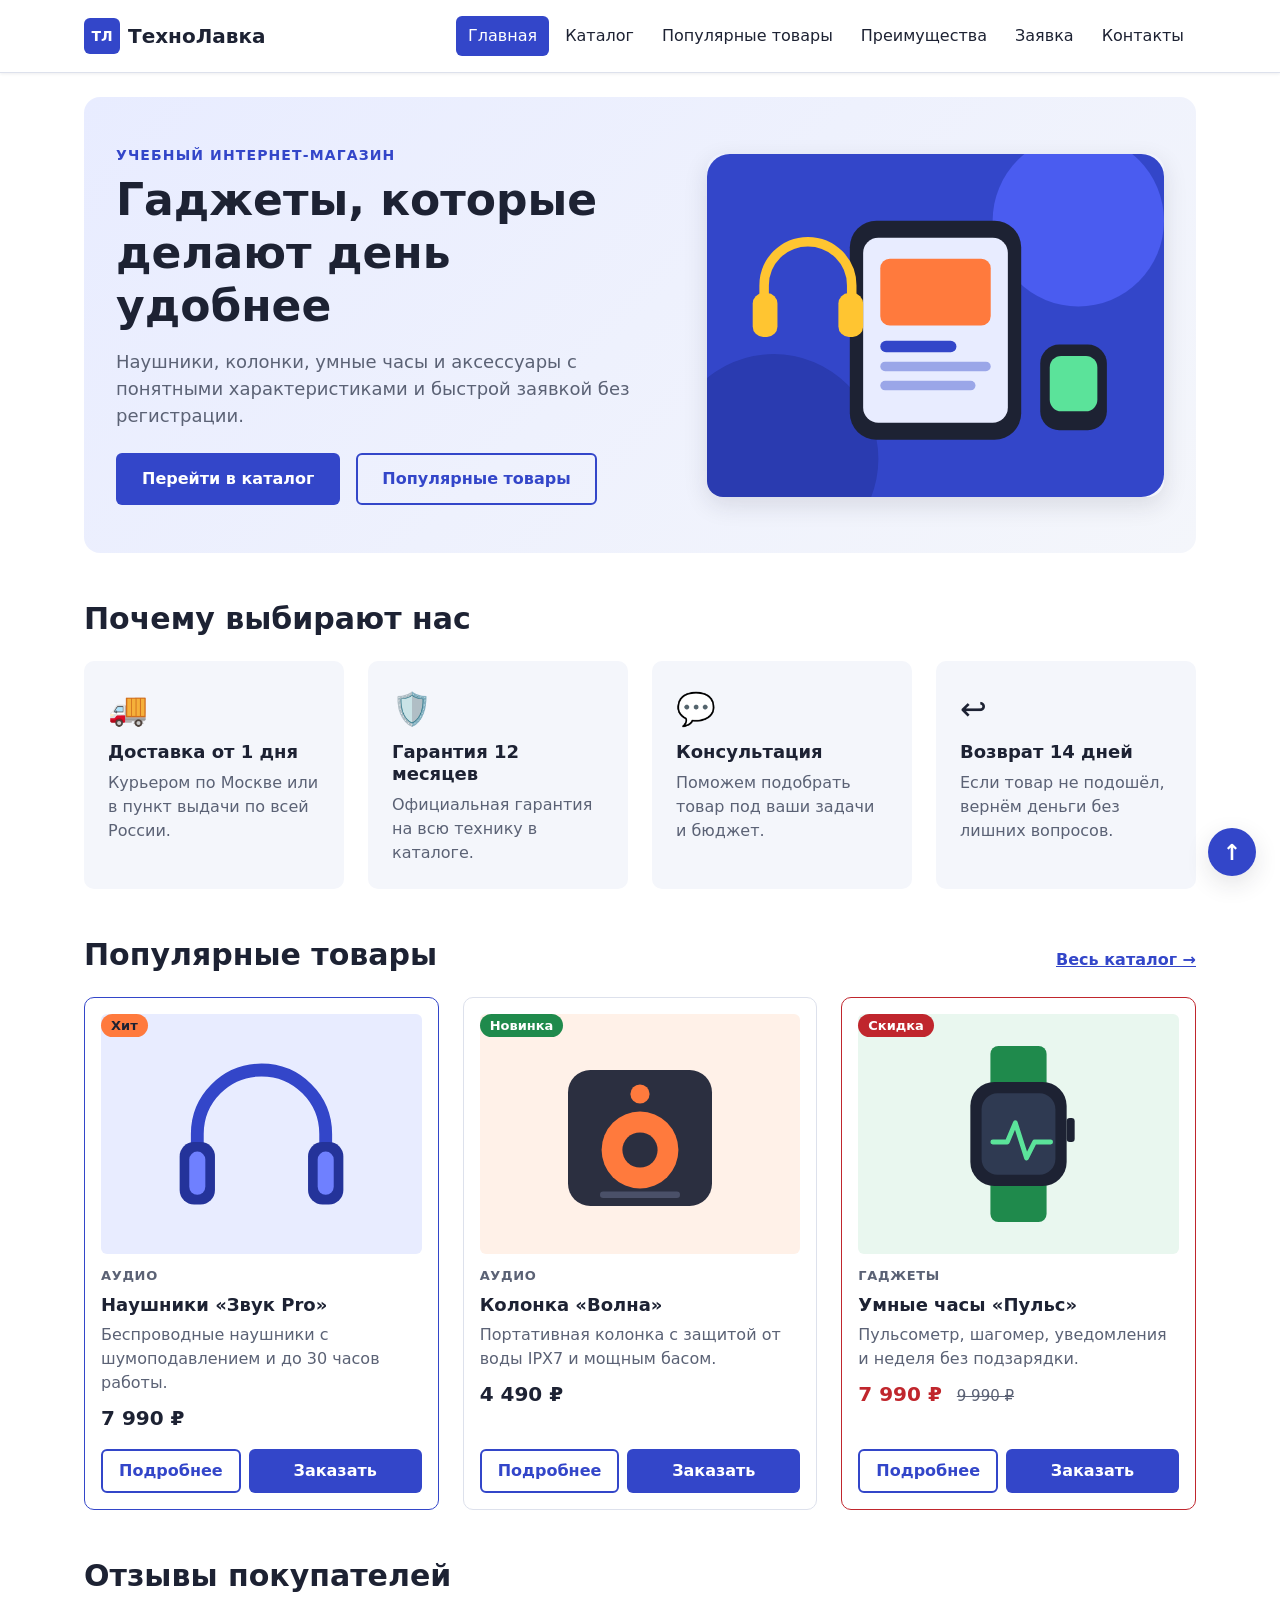
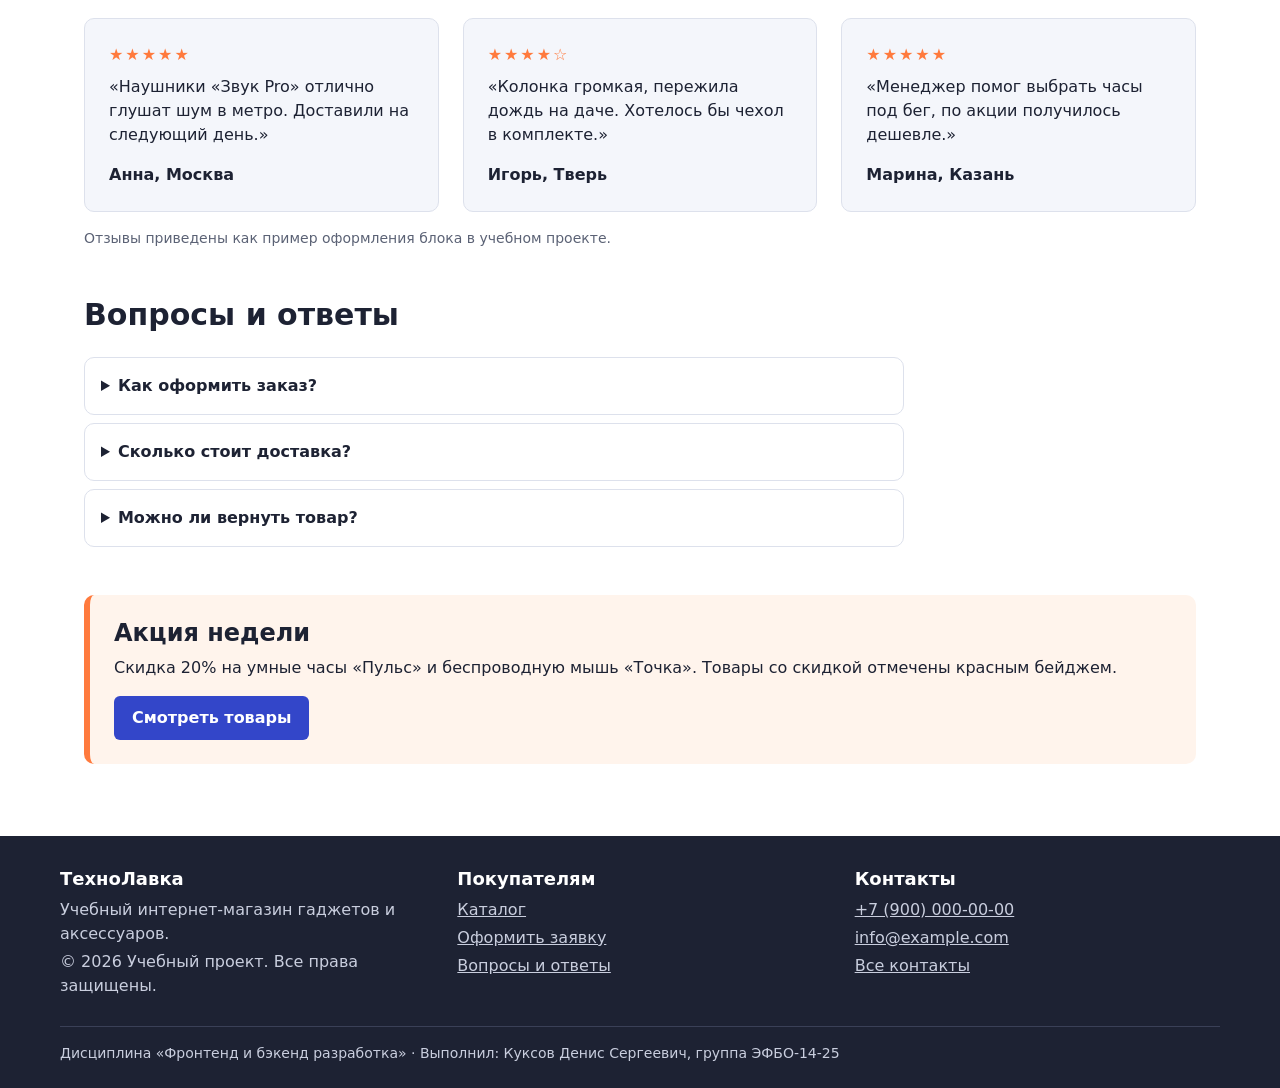
==== commit 007362c1: "fix: prepare HTML CSS project for submission" ====
--- a/index.html
+++ b/index.html
@@ -3,19 +3,26 @@
 <head>
   <meta charset="UTF-8">
   <meta name="viewport" content="width=device-width, initial-scale=1.0">
-  <meta name="description" content="Учебный интернет-магазин: главная страница с преимуществами и популярными товарами.">
+  <meta name="description" content="Учебный интернет-магазин гаджетов и аксессуаров: преимущества, популярные товары, отзывы и ответы на вопросы.">
   <meta property="og:type" content="website">
-  <meta property="og:title" content="Учебный интернет-магазин">
-  <meta property="og:description" content="Учебный интернет-магазин: главная страница с преимуществами и популярными товарами.">
+  <meta property="og:title" content="ТехноЛавка — учебный интернет-магазин гаджетов">
+  <meta property="og:description" content="Учебный интернет-магазин гаджетов и аксессуаров: преимущества, популярные товары, отзывы и ответы на вопросы.">
+  <meta property="og:url" content="https://Saintlafree.github.io/kr1-html-css-shop/">
   <meta property="og:image" content="https://Saintlafree.github.io/kr1-html-css-shop/images/preview.jpg">
-  <title>Учебный интернет-магазин</title>
+  <title>ТехноЛавка — учебный интернет-магазин гаджетов</title>
+  <link rel="icon" href="images/favicon.svg" type="image/svg+xml">
   <link rel="stylesheet" href="css/style.css">
   <script src="js/main.js" defer></script>
 </head>
 <body>
-  <header class="site-header">
+  <a class="skip-link" href="#main">Перейти к основному содержимому</a>
+
+  <header class="site-header" id="top">
     <div class="site-header__inner">
-      <a class="site-header__logo" href="index.html">ShopProject</a>
+      <a class="site-header__logo" href="index.html">
+        <span class="site-header__logo-mark" aria-hidden="true">ТЛ</span>
+        ТехноЛавка
+      </a>
 
       <nav class="site-nav" aria-label="Основная навигация">
         <ul class="site-nav__list">
@@ -26,102 +33,180 @@
             <a class="site-nav__link" href="catalog.html">Каталог</a>
           </li>
           <li class="site-nav__item">
+            <a class="site-nav__link" href="index.html#popular">Популярные товары</a>
+          </li>
+          <li class="site-nav__item">
+            <a class="site-nav__link" href="index.html#advantages">Преимущества</a>
+          </li>
+          <li class="site-nav__item">
+            <a class="site-nav__link" href="order.html">Заявка</a>
+          </li>
+          <li class="site-nav__item">
             <a class="site-nav__link" href="contacts.html">Контакты</a>
-          </li>
-          <li class="site-nav__item">
-            <a class="site-nav__link" href="index.html#advantages">Преимущества</a>
-          </li>
-          <li class="site-nav__item">
-            <a class="site-nav__link" href="index.html#popular">Популярные товары</a>
-          </li>
-          <li class="site-nav__item">
-            <a class="site-nav__link" href="index.html#contacts">Обратная связь</a>
           </li>
         </ul>
       </nav>
     </div>
   </header>
 
-  <main>
+  <main class="page" id="main">
     <section class="hero">
-      <h1 class="hero__title">Учебный интернет-магазин</h1>
-      <p class="hero__text">
-        Это стартовая страница учебного frontend-проекта.
-        В дальнейшем на её основе будет разработан многостраничный сайт
-        интернет-магазина или каталога услуг.
-      </p>
-      <a class="button button--primary hero__button" href="#popular">Перейти к товарам</a>
+      <div class="hero__content">
+        <p class="hero__eyebrow">Учебный интернет-магазин</p>
+        <h1 class="hero__title">Гаджеты, которые делают день удобнее</h1>
+        <p class="hero__text">
+          Наушники, колонки, умные часы и аксессуары с понятными характеристиками
+          и быстрой заявкой без регистрации.
+        </p>
+        <div class="hero__actions">
+          <a class="button button--primary button--large" href="catalog.html">Перейти в каталог</a>
+          <a class="button button--secondary button--large" href="#popular">Популярные товары</a>
+        </div>
+      </div>
+      <img class="hero__image" src="images/hero.svg" alt="Иллюстрация: смартфон, наушники и умные часы" width="480" height="360">
     </section>
 
     <section class="section" id="advantages">
-      <h2 class="section__title">Преимущества проекта</h2>
+      <h2 class="section__title">Почему выбирают нас</h2>
       <ul class="advantages-list">
-        <li class="advantages-list__item">понятная HTML-структура;</li>
-        <li class="advantages-list__item">семантические блоки страницы;</li>
-        <li class="advantages-list__item">подключение внешнего CSS-файла;</li>
-        <li class="advantages-list__item">подготовка к разработке многостраничного сайта.</li>
+        <li class="advantages-list__item">
+          <span class="advantages-list__icon" aria-hidden="true">🚚</span>
+          <h3 class="advantages-list__title">Доставка от 1 дня</h3>
+          <p class="advantages-list__text">Курьером по Москве или в пункт выдачи по всей России.</p>
+        </li>
+        <li class="advantages-list__item">
+          <span class="advantages-list__icon" aria-hidden="true">🛡️</span>
+          <h3 class="advantages-list__title">Гарантия 12 месяцев</h3>
+          <p class="advantages-list__text">Официальная гарантия на всю технику в каталоге.</p>
+        </li>
+        <li class="advantages-list__item">
+          <span class="advantages-list__icon" aria-hidden="true">💬</span>
+          <h3 class="advantages-list__title">Консультация</h3>
+          <p class="advantages-list__text">Поможем подобрать товар под ваши задачи и бюджет.</p>
+        </li>
+        <li class="advantages-list__item">
+          <span class="advantages-list__icon" aria-hidden="true">↩️</span>
+          <h3 class="advantages-list__title">Возврат 14 дней</h3>
+          <p class="advantages-list__text">Если товар не подошёл, вернём деньги без лишних вопросов.</p>
+        </li>
       </ul>
     </section>
 
     <section class="section" id="popular">
-      <h2 class="section__title">Популярные товары</h2>
+      <div class="section__header">
+        <h2 class="section__title">Популярные товары</h2>
+        <a class="section__link" href="catalog.html">Весь каталог &rarr;</a>
+      </div>
 
       <div class="products-grid">
         <article class="product-card product-card--featured">
-          <h3 class="product-card__title">Товар 1</h3>
-          <p class="product-card__description">Краткое описание учебного товара.</p>
-          <p class="product-card__price">Цена: 1000 руб.</p>
-          <button class="button button--primary product-card__button" type="button" data-product="Товар 1">
-            Заказать
-          </button>
+          <span class="product-card__badge product-card__badge--hit">Хит</span>
+          <img class="product-card__image" src="images/headphones.svg" alt="Наушники «Звук Pro»" width="400" height="300" loading="lazy">
+          <p class="product-card__category">Аудио</p>
+          <h3 class="product-card__title">Наушники «Звук Pro»</h3>
+          <p class="product-card__description">Беспроводные наушники с шумоподавлением и до 30 часов работы.</p>
+          <p class="product-card__price">7 990 ₽</p>
+          <div class="product-card__actions">
+            <a class="button button--secondary" href="product.html">Подробнее</a>
+            <button class="button button--primary product-card__button" type="button" data-product="Наушники «Звук Pro»">
+              Заказать
+            </button>
+          </div>
         </article>
 
         <article class="product-card">
-          <h3 class="product-card__title">Товар 2</h3>
-          <p class="product-card__description">Краткое описание учебного товара.</p>
-          <p class="product-card__price">Цена: 1500 руб.</p>
-          <button class="button button--primary product-card__button" type="button" data-product="Товар 2">
-            Заказать
-          </button>
+          <span class="product-card__badge product-card__badge--new">Новинка</span>
+          <img class="product-card__image" src="images/speaker.svg" alt="Колонка «Волна»" width="400" height="300" loading="lazy">
+          <p class="product-card__category">Аудио</p>
+          <h3 class="product-card__title">Колонка «Волна»</h3>
+          <p class="product-card__description">Портативная колонка с защитой от воды IPX7 и мощным басом.</p>
+          <p class="product-card__price">4 490 ₽</p>
+          <div class="product-card__actions">
+            <a class="button button--secondary" href="product.html">Подробнее</a>
+            <button class="button button--primary product-card__button" type="button" data-product="Колонка «Волна»">
+              Заказать
+            </button>
+          </div>
         </article>
 
         <article class="product-card product-card--discount">
-          <h3 class="product-card__title">Товар 3</h3>
-          <p class="product-card__description">Краткое описание учебного товара.</p>
-          <p class="product-card__price">Цена: 2000 руб.</p>
-          <button class="button button--primary product-card__button" type="button" data-product="Товар 3">
-            Заказать
-          </button>
-        </article>
+          <span class="product-card__badge product-card__badge--discount">Скидка</span>
+          <img class="product-card__image" src="images/watch.svg" alt="Умные часы «Пульс»" width="400" height="300" loading="lazy">
+          <p class="product-card__category">Гаджеты</p>
+          <h3 class="product-card__title">Умные часы «Пульс»</h3>
+          <p class="product-card__description">Пульсометр, шагомер, уведомления и неделя без подзарядки.</p>
+          <p class="product-card__price">7 990 ₽ <span class="visually-hidden">Цена без скидки: </span><s class="product-card__old-price">9 990 ₽</s></p>
+          <div class="product-card__actions">
+            <a class="button button--secondary" href="product.html">Подробнее</a>
+            <button class="button button--primary product-card__button" type="button" data-product="Умные часы «Пульс»">
+              Заказать
+            </button>
+          </div>
+        </article>
+      </div>
+    </section>
+
+    <section class="section" id="reviews">
+      <h2 class="section__title">Отзывы покупателей</h2>
+      <div class="reviews">
+        <article class="review">
+          <p class="review__rating" aria-label="Оценка 5 из 5">★★★★★</p>
+          <p class="review__text">«Наушники «Звук Pro» отлично глушат шум в метро. Доставили на следующий день.»</p>
+          <p class="review__author">Анна, Москва</p>
+        </article>
+        <article class="review">
+          <p class="review__rating" aria-label="Оценка 4 из 5">★★★★☆</p>
+          <p class="review__text">«Колонка громкая, пережила дождь на даче. Хотелось бы чехол в комплекте.»</p>
+          <p class="review__author">Игорь, Тверь</p>
+        </article>
+        <article class="review">
+          <p class="review__rating" aria-label="Оценка 5 из 5">★★★★★</p>
+          <p class="review__text">«Менеджер помог выбрать часы под бег, по акции получилось дешевле.»</p>
+          <p class="review__author">Марина, Казань</p>
+        </article>
+      </div>
+      <p class="section__note">Отзывы приведены как пример оформления блока в учебном проекте.</p>
+    </section>
+
+    <section class="section" id="faq">
+      <h2 class="section__title">Вопросы и ответы</h2>
+      <div class="faq">
+        <details class="faq__item">
+          <summary class="faq__question">Как оформить заказ?</summary>
+          <p class="faq__answer">Нажмите «Заказать» в карточке товара или заполните форму на странице <a href="order.html">оформления заявки</a>. Менеджер перезвонит и подтвердит заказ.</p>
+        </details>
+        <details class="faq__item">
+          <summary class="faq__question">Сколько стоит доставка?</summary>
+          <p class="faq__answer">Самовывоз бесплатный, курьер по Москве — 390 ₽, при заказе от 5000 ₽ доставка бесплатная. Подробнее — в таблице на странице заявки.</p>
+        </details>
+        <details class="faq__item">
+          <summary class="faq__question">Можно ли вернуть товар?</summary>
+          <p class="faq__answer">Да, в течение 14 дней, если сохранены упаковка и товарный вид.</p>
+        </details>
       </div>
     </section>
 
     <aside class="aside-info">
-      <h2 class="aside-info__title">Информация для студентов</h2>
+      <h2 class="aside-info__title">Акция недели</h2>
       <p class="aside-info__text">
-        На следующих практических занятиях этот проект будет расширяться:
-        появятся формы, модальное окно, дополнительные страницы, Flex/Grid,
-        БЭМ-структура и адаптивная версия сайта.
+        Скидка 20% на умные часы «Пульс» и беспроводную мышь «Точка».
+        Товары со скидкой отмечены красным бейджем.
       </p>
+      <a class="button button--primary" href="catalog.html#gadgets">Смотреть товары</a>
     </aside>
   </main>
 
-  <footer class="site-footer" id="contacts">
-    <div class="site-footer__inner">
-      <p class="site-footer__text">&copy; 2026 Учебный проект. Все права защищены.</p>
-      <p class="site-footer__text">Дисциплина: Фронтенд и бэкенд разработка</p>
-      <p class="site-footer__text">Выполнил: Куксов Денис Сергеевич, группа ЭФБО-14-25</p>
+  <dialog class="order-dialog" id="order-dialog" aria-labelledby="order-dialog-title">
+    <div class="order-dialog__header">
+      <h2 class="order-dialog__title" id="order-dialog-title">Быстрая заявка</h2>
+      <p class="order-dialog__product" id="order-dialog-product" hidden></p>
     </div>
-  </footer>
-
-  <dialog class="order-dialog" id="order-dialog" aria-labelledby="order-dialog-title">
-    <h2 class="order-dialog__title" id="order-dialog-title">Оформление заявки</h2>
-
-    <form class="order-form" id="order-form" action="#" method="post" novalidate>
+
+    <form class="order-form" id="order-form" action="#" method="post" novalidate data-validate data-success="success-message">
       <input id="selected-product" name="selected-product" type="hidden">
 
       <div class="order-form__field">
-        <label class="order-form__label" for="order-name">Имя</label>
+        <label class="order-form__label" for="order-name">Имя <span class="order-form__required" aria-hidden="true">*</span></label>
         <input
           class="order-form__input"
           id="order-name"
@@ -135,7 +220,7 @@
       </div>
 
       <div class="order-form__field">
-        <label class="order-form__label" for="order-email">E-mail</label>
+        <label class="order-form__label" for="order-email">E-mail <span class="order-form__required" aria-hidden="true">*</span></label>
         <input
           class="order-form__input"
           id="order-email"
@@ -148,7 +233,7 @@
       </div>
 
       <div class="order-form__field">
-        <label class="order-form__label" for="order-phone">Телефон</label>
+        <label class="order-form__label" for="order-phone">Телефон <span class="order-form__required" aria-hidden="true">*</span></label>
         <input
           class="order-form__input"
           id="order-phone"
@@ -157,6 +242,7 @@
           inputmode="tel"
           placeholder="+7 (900) 000-00-00"
           pattern="^\+7 \(\d{3}\) \d{3}-\d{2}-\d{2}$"
+          autocomplete="tel"
           aria-describedby="order-phone-hint"
           required
         >
@@ -174,7 +260,7 @@
       </div>
 
       <div class="order-form__field">
-        <label class="order-form__label" for="order-topic">Тема заявки</label>
+        <label class="order-form__label" for="order-topic">Тема заявки <span class="order-form__required" aria-hidden="true">*</span></label>
         <select class="order-form__select" id="order-topic" name="topic" required>
           <option value="">Выберите тему</option>
           <option value="product">Заказ товара</option>
@@ -189,12 +275,13 @@
           class="order-form__textarea"
           id="order-comment"
           name="comment"
-          rows="4"
+          rows="3"
+          maxlength="500"
           placeholder="Укажите дополнительную информацию"
         ></textarea>
       </div>
 
-      <div class="order-form__field order-form__field--checkbox">
+      <div class="order-form__field">
         <label class="order-form__checkbox-label">
           <input
             class="order-form__checkbox"
@@ -207,6 +294,8 @@
         </label>
       </div>
 
+      <p class="order-form__note">Поля, отмеченные <span aria-hidden="true">*</span> звёздочкой, обязательны.</p>
+
       <div class="order-form__actions">
         <button class="button button--secondary" type="button" id="close-order-dialog">
           Закрыть
@@ -218,8 +307,42 @@
     </form>
   </dialog>
 
-  <p class="success-message" id="success-message" hidden>
-    Форма успешно отправлена!
+  <p class="success-message" id="success-message" role="status" hidden>
+    Форма успешно отправлена! Менеджер свяжется с вами в течение рабочего дня.
   </p>
+
+  <footer class="site-footer" id="contacts">
+    <div class="site-footer__inner">
+      <section class="site-footer__column">
+        <h2 class="site-footer__title">ТехноЛавка</h2>
+        <p class="site-footer__text">Учебный интернет-магазин гаджетов и аксессуаров.</p>
+        <p class="site-footer__text">&copy; 2026 Учебный проект. Все права защищены.</p>
+      </section>
+
+      <section class="site-footer__column">
+        <h2 class="site-footer__title">Покупателям</h2>
+        <ul class="site-footer__list">
+          <li><a class="site-footer__link" href="catalog.html">Каталог</a></li>
+          <li><a class="site-footer__link" href="order.html">Оформить заявку</a></li>
+          <li><a class="site-footer__link" href="index.html#faq">Вопросы и ответы</a></li>
+        </ul>
+      </section>
+
+      <section class="site-footer__column">
+        <h2 class="site-footer__title">Контакты</h2>
+        <ul class="site-footer__list">
+          <li><a class="site-footer__link" href="tel:+79000000000">+7 (900) 000-00-00</a></li>
+          <li><a class="site-footer__link" href="mailto:info@example.com">info@example.com</a></li>
+          <li><a class="site-footer__link" href="contacts.html">Все контакты</a></li>
+        </ul>
+      </section>
+    </div>
+
+    <p class="site-footer__author">
+      Дисциплина «Фронтенд и бэкенд разработка» · Выполнил: Куксов Денис Сергеевич, группа ЭФБО-14-25
+    </p>
+  </footer>
+
+  <a class="to-top" href="#top" aria-label="Наверх">&uarr;</a>
 </body>
 </html>
--- a/css/style.css
+++ b/css/style.css
@@ -1,21 +1,40 @@
+/* =========================================================
+   ТехноЛавка — учебный интернет-магазин (КР №1)
+   Автор: Куксов Денис Сергеевич, ЭФБО-14-25
+
+   Структура файла:
+   1. Переменные проекта
+   2. Базовые стили
+   3. Общие элементы интерфейса (кнопки, служебные классы)
+   4. Компоненты страницы (шапка, навигация, карточки, каталог…)
+   5. Форма и модальное окно
+   6. Позиционирование: фиксированная кнопка «Наверх»
+   ========================================================= */
+
 /* ===============================
    1. Переменные проекта
    =============================== */
 
 :root {
-  /* Основные цвета проекта */
+  /* Основные цвета проекта (собственная палитра) */
   --color-bg: #ffffff;
-  --color-text: #222222;
-  --color-muted: #666666;
-  --color-primary: #0057b8;
-  --color-primary-dark: #003f86;
-  --color-border: #dddddd;
-  --color-surface: #f7f7f7;
-  --color-surface-accent: #eef5ff;
-  --color-danger: #b00020;
-  --color-success: #168a2f;
-  --color-success-bg: #eefaf0;
+  --color-text: #1d2233;
+  --color-muted: #5b6275;
+  --color-primary: #3346c9;
+  --color-primary-dark: #24339a;
+  --color-accent: #ff7a3d;
+  --color-border: #dde1ec;
+  --color-surface: #f4f6fb;
+  --color-surface-accent: #e8ecff;
+  --color-danger: #c0262d;
+  --color-danger-bg: #fdecec;
+  --color-success: #1f8a4c;
+  --color-success-bg: #e9f7ef;
   --color-white: #ffffff;
+  --color-dark: #1d2233;
+
+  /* Шрифт */
+  --font-main: system-ui, -apple-system, "Segoe UI", Roboto, Arial, sans-serif;
 
   /* Отступы */
   --space-xs: 4px;
@@ -23,14 +42,23 @@
   --space-md: 16px;
   --space-lg: 24px;
   --space-xl: 32px;
+  --space-xxl: 48px;
 
   /* Скругления */
   --radius-sm: 6px;
-  --radius-md: 8px;
-  --radius-lg: 12px;
-
-  /* Размеры */
-  --container-width: 1100px;
+  --radius-md: 10px;
+  --radius-lg: 16px;
+  --radius-round: 999px;
+
+  /* Тени */
+  --shadow-sm: 0 1px 3px rgba(29, 34, 51, 0.08);
+  --shadow-md: 0 8px 24px rgba(29, 34, 51, 0.12);
+
+  /* Размеры и слои */
+  --container-width: 1160px;
+  --header-height: 72px;
+  --z-header: 100;
+  --z-to-top: 200;
 }
 
 /* ===============================
@@ -39,28 +67,45 @@
 
 /*
   Плавная прокрутка к якорям.
+  scroll-padding-top не даёт липкой шапке перекрыть начало раздела.
 */
 html {
   scroll-behavior: smooth;
+  scroll-padding-top: calc(var(--header-height) + var(--space-md));
 }
 
 /*
-  border-box: width включает content, padding и border.
+  Если пользователь отключил анимации в системе, прокрутка мгновенная.
 */
+@media (prefers-reduced-motion: reduce) {
+  html {
+    scroll-behavior: auto;
+  }
+}
+
 * {
   box-sizing: border-box;
 }
 
 body {
   margin: 0;
-  font-family: Arial, sans-serif;
+  font-family: var(--font-main);
+  font-size: 16px;
   line-height: 1.5;
   color: var(--color-text);
   background-color: var(--color-bg);
 }
 
-main {
-  padding: var(--space-lg);
+img {
+  max-width: 100%;
+  height: auto;
+  display: block;
+}
+
+h1,
+h2,
+h3 {
+  line-height: 1.2;
 }
 
 a {
@@ -71,35 +116,45 @@
   color: var(--color-primary-dark);
 }
 
-a:focus-visible {
-  outline: 2px solid var(--color-primary);
+a:focus-visible,
+summary:focus-visible {
+  outline: 3px solid var(--color-accent);
   outline-offset: 3px;
 }
 
 /*
-  :target — элемент, на который указывает якорная ссылка.
+  :target — подсветка раздела после перехода по якорной ссылке.
+  Для шапки и main подсветка не нужна (переходы «Наверх» и skip-link).
 */
 :target {
   outline: 2px dashed var(--color-primary);
-  outline-offset: 4px;
+  outline-offset: 6px;
+}
+
+.site-header:target,
+.page:target {
+  outline: none;
 }
 
 /* ===============================
    3. Общие элементы интерфейса
    =============================== */
 
-/*
-  Блок button — базовая кнопка.
-  Цвета задаются модификаторами button--primary и button--secondary.
-*/
+/* --- Блок button --- */
+
 .button {
-  display: inline-block;
+  display: inline-flex;
+  align-items: center;
+  justify-content: center;
+  gap: var(--space-sm);
   padding: var(--space-sm) var(--space-md);
-  border: 1px solid transparent;
+  border: 2px solid transparent;
   border-radius: var(--radius-sm);
   font: inherit;
+  font-weight: 600;
   text-decoration: none;
   cursor: pointer;
+  transition: background-color 0.2s, color 0.2s, border-color 0.2s;
 }
 
 .button:active {
@@ -107,7 +162,7 @@
 }
 
 .button:focus-visible {
-  outline: 2px solid var(--color-primary);
+  outline: 3px solid var(--color-accent);
   outline-offset: 3px;
 }
 
@@ -132,81 +187,173 @@
   background-color: var(--color-primary);
 }
 
+.button--large {
+  padding: 12px 24px;
+}
+
 .button:disabled,
 .button--disabled {
   opacity: 0.6;
   cursor: not-allowed;
 }
 
+/* --- Служебные блоки доступности --- */
+
+/*
+  Ссылка «Перейти к основному содержимому».
+  Скрыта за краем экрана и появляется при фокусе с клавиатуры.
+*/
+.skip-link {
+  position: absolute;
+  top: var(--space-sm);
+  left: var(--space-sm);
+  z-index: calc(var(--z-header) + 1);
+  padding: var(--space-sm) var(--space-md);
+  color: var(--color-white);
+  background-color: var(--color-dark);
+  border-radius: var(--radius-sm);
+  transform: translateY(-200%);
+}
+
+.skip-link:focus {
+  color: var(--color-white);
+  transform: translateY(0);
+}
+
+/*
+  Текст только для экранных дикторов.
+*/
+.visually-hidden {
+  position: absolute;
+  width: 1px;
+  height: 1px;
+  margin: -1px;
+  padding: 0;
+  overflow: hidden;
+  clip: rect(0, 0, 0, 0);
+  white-space: nowrap;
+  border: 0;
+}
+
 /* ===============================
    4. Компоненты страницы
    =============================== */
 
-/* --- Блок site-header --- */
+/* --- Блок site-header (position: sticky) --- */
 
 .site-header {
-  background-color: var(--color-surface);
+  position: sticky;
+  top: 0;
+  z-index: var(--z-header);
+  background-color: var(--color-bg);
+  border-bottom: 1px solid var(--color-border);
+  box-shadow: var(--shadow-sm);
 }
 
 .site-header__inner {
+  max-width: var(--container-width);
+  min-height: var(--header-height);
+  margin: 0 auto;
+  padding: var(--space-sm) var(--space-lg);
+  display: flex;
+  flex-wrap: wrap;
+  justify-content: space-between;
+  align-items: center;
+  gap: var(--space-md);
+}
+
+.site-header__logo {
+  display: inline-flex;
+  align-items: center;
+  gap: var(--space-sm);
+  font-size: 20px;
+  font-weight: 800;
+  color: var(--color-text);
+  text-decoration: none;
+}
+
+.site-header__logo:hover {
+  color: var(--color-primary);
+}
+
+.site-header__logo-mark {
+  display: inline-grid;
+  place-items: center;
+  width: 36px;
+  height: 36px;
+  font-size: 14px;
+  color: var(--color-white);
+  background-color: var(--color-primary);
+  border-radius: var(--radius-sm);
+}
+
+/* --- Блок site-nav (Flexbox) --- */
+
+.site-nav__list {
+  display: flex;
+  flex-wrap: wrap;
+  justify-content: center;
+  align-items: center;
+  gap: var(--space-xs);
+  margin: 0;
+  padding: 0;
+  list-style: none;
+}
+
+.site-nav__link {
+  display: inline-block;
+  padding: var(--space-sm) 12px;
+  color: var(--color-text);
+  font-weight: 500;
+  text-decoration: none;
+  border-radius: var(--radius-sm);
+}
+
+.site-nav__link:hover {
+  color: var(--color-primary);
+  background-color: var(--color-surface-accent);
+}
+
+.site-nav__link:focus-visible {
+  outline: 3px solid var(--color-accent);
+  outline-offset: 2px;
+}
+
+.site-nav__link--active,
+.site-nav__link--active:hover {
+  color: var(--color-white);
+  background-color: var(--color-primary);
+}
+
+/* --- Блок page (основная область) --- */
+
+.page {
   max-width: var(--container-width);
   margin: 0 auto;
   padding: var(--space-lg);
 }
 
-.site-header__logo {
-  font-weight: 700;
-  color: var(--color-text);
-  text-decoration: none;
-}
-
-.site-header__logo:hover {
-  color: var(--color-primary);
-}
-
-/* --- Блок site-nav --- */
-
-.site-nav__list {
+/* --- Блок breadcrumbs --- */
+
+.breadcrumbs {
+  margin-bottom: var(--space-lg);
+  font-size: 14px;
+  color: var(--color-muted);
+}
+
+.breadcrumbs__list {
   display: flex;
   flex-wrap: wrap;
-  justify-content: center;
-  align-items: center;
-  gap: var(--space-md);
+  gap: var(--space-sm);
+  margin: 0;
   padding: 0;
-  margin: var(--space-md) 0 0;
   list-style: none;
 }
 
-.site-nav__link {
-  display: inline-block;
-  padding: var(--space-sm) var(--space-md);
-  color: var(--color-primary);
-  text-decoration: none;
-  border-radius: var(--radius-sm);
-}
-
-.site-nav__link:hover {
-  color: var(--color-white);
-  background-color: var(--color-primary);
-}
-
-.site-nav__link:focus-visible {
-  outline: 2px solid var(--color-primary);
-  outline-offset: 3px;
-}
-
-/* Модификатор активного пункта меню */
-.site-nav__link--active {
-  color: var(--color-white);
-  background-color: var(--color-primary);
-}
-
-/* --- Блок breadcrumbs --- */
-
-.breadcrumbs {
-  max-width: var(--container-width);
-  margin: 0 auto var(--space-md);
-  font-size: 14px;
+/* Разделитель ставится перед каждым пунктом, кроме первого */
+.breadcrumbs__item + .breadcrumbs__item::before {
+  content: "/";
+  margin-right: var(--space-sm);
   color: var(--color-muted);
 }
 
@@ -214,54 +361,140 @@
   color: var(--color-primary);
 }
 
-.breadcrumbs__current::before {
-  content: " / ";
-  color: var(--color-muted);
-}
-
-/* --- Блок hero --- */
+.breadcrumbs__current {
+  color: var(--color-text);
+}
+
+/* --- Блок hero (CSS Grid: текст + изображение) --- */
 
 .hero {
-  max-width: var(--container-width);
-  margin: 0 auto var(--space-xl);
-  padding: var(--space-xl) var(--space-lg);
-  background-color: var(--color-surface-accent);
+  display: grid;
+  grid-template-columns: 1.1fr 0.9fr;
+  align-items: center;
+  gap: var(--space-xl);
+  margin-bottom: var(--space-xxl);
+  padding: var(--space-xxl) var(--space-xl);
+  background: linear-gradient(135deg, var(--color-surface-accent), var(--color-surface));
   border-radius: var(--radius-lg);
 }
 
+.hero__eyebrow {
+  margin: 0 0 var(--space-sm);
+  font-size: 14px;
+  font-weight: 700;
+  letter-spacing: 0.08em;
+  text-transform: uppercase;
+  color: var(--color-primary);
+}
+
 .hero__title {
-  margin-top: 0;
+  margin: 0 0 var(--space-md);
+  font-size: 44px;
+}
+
+.hero__text {
+  margin: 0 0 var(--space-lg);
+  font-size: 18px;
+  color: var(--color-muted);
+}
+
+.hero__actions {
+  display: flex;
+  flex-wrap: wrap;
+  gap: var(--space-md);
+}
+
+.hero__image {
+  width: 100%;
+  border-radius: var(--radius-lg);
+  box-shadow: var(--shadow-md);
 }
 
 /* --- Блок section --- */
 
 .section {
-  max-width: var(--container-width);
-  margin: 0 auto var(--space-xl);
+  margin-bottom: var(--space-xxl);
+}
+
+.section__header {
+  display: flex;
+  flex-wrap: wrap;
+  justify-content: space-between;
+  align-items: baseline;
+  gap: var(--space-md);
+  margin-bottom: var(--space-lg);
+}
+
+.section__header .section__title {
+  margin-bottom: 0;
 }
 
 .section__title {
-  margin-top: 0;
-}
-
-/* --- Блок advantages-list --- */
+  margin: 0 0 var(--space-lg);
+  font-size: 30px;
+}
+
+.section__text {
+  max-width: 760px;
+  margin: 0 0 var(--space-md);
+  color: var(--color-muted);
+}
+
+.section__link {
+  font-weight: 600;
+}
+
+.section__note {
+  margin: var(--space-md) 0 0;
+  font-size: 14px;
+  color: var(--color-muted);
+}
+
+/* --- Блок advantages-list (Grid) --- */
 
 .advantages-list {
-  margin: 0;
-  padding-left: var(--space-lg);
+  display: grid;
+  grid-template-columns: repeat(auto-fit, minmax(220px, 1fr));
+  gap: var(--space-lg);
+  margin: 0;
+  padding: 0;
+  list-style: none;
 }
 
 .advantages-list__item {
-  margin-bottom: var(--space-xs);
-}
-
-/* --- Блок contacts-list --- */
-
-.contacts-list {
-  padding-left: var(--space-lg);
-}
-
-/* --- Блок products-grid --- */
+  padding: var(--space-lg);
+  background-color: var(--color-surface);
+  border-radius: var(--radius-md);
+}
+
+.advantages-list__icon {
+  display: block;
+  margin-bottom: var(--space-sm);
+  font-size: 32px;
+}
+
+.advantages-list__title {
+  margin: 0 0 var(--space-sm);
+  font-size: 18px;
+}
+
+.advantages-list__text {
+  margin: 0;
+  color: var(--color-muted);
+}
+
+/* Модификатор компактного списка (комплектация товара) */
+.advantages-list--compact {
+  grid-template-columns: repeat(auto-fit, minmax(180px, 1fr));
+  gap: var(--space-md);
+}
+
+.advantages-list--compact .advantages-list__item {
+  padding: var(--space-md);
+  font-weight: 600;
+}
+
+/* --- Блок products-grid (Grid) --- */
 
 .products-grid {
   display: grid;
@@ -269,9 +502,15 @@
   gap: var(--space-lg);
 }
 
-/* --- Блок product-card --- */
+/* Модификатор для каталога: колонки подстраиваются под ширину области */
+.products-grid--catalog {
+  grid-template-columns: repeat(auto-fill, minmax(240px, 1fr));
+}
+
+/* --- Блок product-card (Flexbox + position: relative) --- */
 
 .product-card {
+  position: relative;
   display: flex;
   flex-direction: column;
   gap: var(--space-sm);
@@ -279,10 +518,18 @@
   border: 1px solid var(--color-border);
   border-radius: var(--radius-md);
   background-color: var(--color-bg);
+  transition: border-color 0.2s, box-shadow 0.2s, transform 0.2s;
 }
 
 .product-card:hover {
   border-color: var(--color-primary);
+  box-shadow: var(--shadow-md);
+  transform: translateY(-2px);
+}
+
+/* Подсветка карточки, когда фокус находится на её кнопке */
+.product-card:focus-within {
+  border-color: var(--color-primary);
 }
 
 .product-card--featured {
@@ -293,8 +540,52 @@
   border-color: var(--color-danger);
 }
 
+/* Бейдж позиционируется относительно карточки (position: absolute) */
+.product-card__badge {
+  position: absolute;
+  top: var(--space-md);
+  left: var(--space-md);
+  z-index: 1;
+  padding: 2px 10px;
+  font-size: 13px;
+  font-weight: 700;
+  color: var(--color-white);
+  background-color: var(--color-primary);
+  border-radius: var(--radius-round);
+}
+
+.product-card__badge--new {
+  background-color: var(--color-success);
+}
+
+.product-card__badge--hit {
+  color: var(--color-dark);
+  background-color: var(--color-accent);
+}
+
+.product-card__badge--discount {
+  background-color: var(--color-danger);
+}
+
+.product-card__image {
+  width: 100%;
+  aspect-ratio: 4 / 3;
+  object-fit: cover;
+  border-radius: var(--radius-sm);
+}
+
+.product-card__category {
+  margin: var(--space-xs) 0 0;
+  font-size: 13px;
+  font-weight: 600;
+  text-transform: uppercase;
+  letter-spacing: 0.05em;
+  color: var(--color-muted);
+}
+
 .product-card__title {
   margin: 0;
+  font-size: 18px;
   color: var(--color-text);
 }
 
@@ -305,33 +596,158 @@
 
 .product-card__price {
   margin: 0;
-  font-weight: 700;
+  font-size: 20px;
+  font-weight: 800;
 }
 
 .product-card--discount .product-card__price {
   color: var(--color-danger);
 }
 
+.product-card__old-price {
+  margin-left: var(--space-sm);
+  font-size: 15px;
+  font-weight: 400;
+  color: var(--color-muted);
+}
+
+.product-card__actions {
+  display: flex;
+  flex-wrap: wrap;
+  gap: var(--space-sm);
+  margin-top: auto;
+  padding-top: var(--space-sm);
+}
+
 .product-card__button {
-  margin-top: auto;
-  align-self: flex-start;
-}
-
-/* --- Блок catalog-layout --- */
+  flex-grow: 1;
+}
+
+/* --- Блок reviews --- */
+
+.reviews {
+  display: grid;
+  grid-template-columns: repeat(auto-fit, minmax(260px, 1fr));
+  gap: var(--space-lg);
+}
+
+.review {
+  margin: 0;
+  padding: var(--space-lg);
+  border: 1px solid var(--color-border);
+  border-radius: var(--radius-md);
+  background-color: var(--color-surface);
+}
+
+.review__rating {
+  margin: 0 0 var(--space-sm);
+  color: var(--color-accent);
+  letter-spacing: 2px;
+}
+
+.review__text {
+  margin: 0 0 var(--space-md);
+}
+
+.review__author {
+  margin: 0;
+  font-weight: 700;
+}
+
+/* --- Блок faq (details/summary) --- */
+
+.faq {
+  display: grid;
+  gap: var(--space-sm);
+  max-width: 820px;
+}
+
+.faq__item {
+  border: 1px solid var(--color-border);
+  border-radius: var(--radius-md);
+  background-color: var(--color-bg);
+}
+
+.faq__item[open] {
+  border-color: var(--color-primary);
+}
+
+.faq__question {
+  padding: var(--space-md);
+  font-weight: 700;
+  cursor: pointer;
+}
+
+.faq__question:hover {
+  color: var(--color-primary);
+}
+
+.faq__answer {
+  margin: 0;
+  padding: 0 var(--space-md) var(--space-md);
+  color: var(--color-muted);
+}
+
+/* --- Блок aside-info --- */
+
+.aside-info {
+  margin-bottom: var(--space-xxl);
+  padding: var(--space-lg);
+  border-left: 6px solid var(--color-accent);
+  border-radius: var(--radius-md);
+  background-color: #fff4ec;
+}
+
+.aside-info__title {
+  margin: 0 0 var(--space-sm);
+}
+
+.aside-info__text {
+  margin: 0 0 var(--space-md);
+}
+
+/* --- Блок category-links --- */
+
+.category-links {
+  display: flex;
+  flex-wrap: wrap;
+  gap: var(--space-sm);
+  margin: 0;
+  padding: 0;
+  list-style: none;
+}
+
+.category-links__link {
+  display: inline-block;
+  padding: 6px 14px;
+  font-weight: 600;
+  text-decoration: none;
+  border: 1px solid var(--color-primary);
+  border-radius: var(--radius-round);
+}
+
+.category-links__link:hover {
+  color: var(--color-white);
+  background-color: var(--color-primary);
+}
+
+/* --- Блок catalog-layout (Grid с именованными областями) --- */
 
 .catalog-layout {
-  max-width: var(--container-width);
-  margin: 0 auto var(--space-xl);
   display: grid;
   grid-template-columns: 260px 1fr;
   grid-template-areas: "filters products";
-  gap: var(--space-lg);
-}
-
-/* --- Блок catalog-filters --- */
+  align-items: start;
+  gap: var(--space-xl);
+  margin-bottom: var(--space-xxl);
+}
+
+/* --- Блок catalog-filters (position: sticky) --- */
 
 .catalog-filters {
   grid-area: filters;
+  position: sticky;
+  top: calc(var(--header-height) + var(--space-md));
   padding: var(--space-md);
   border: 1px solid var(--color-border);
   border-radius: var(--radius-md);
@@ -339,7 +755,8 @@
 }
 
 .catalog-filters__title {
-  margin-top: 0;
+  margin: 0 0 var(--space-md);
+  font-size: 22px;
 }
 
 .catalog-filters__form {
@@ -352,15 +769,20 @@
   padding: var(--space-md);
   border: 1px solid var(--color-border);
   border-radius: var(--radius-sm);
+  background-color: var(--color-bg);
 }
 
 .catalog-filters__legend {
+  padding: 0 var(--space-xs);
   font-weight: 700;
 }
 
 .catalog-filters__label {
-  display: block;
+  display: flex;
+  align-items: center;
+  gap: var(--space-sm);
   margin-bottom: var(--space-sm);
+  cursor: pointer;
 }
 
 .catalog-filters__input {
@@ -378,8 +800,20 @@
 
 .catalog-filters__input:focus-visible,
 .catalog-filters__checkbox:focus-visible {
-  outline: 2px solid var(--color-primary);
-  outline-offset: 3px;
+  outline: 3px solid var(--color-accent);
+  outline-offset: 2px;
+}
+
+.catalog-filters__checkbox {
+  width: 18px;
+  height: 18px;
+  accent-color: var(--color-primary);
+}
+
+.catalog-filters__actions {
+  display: flex;
+  flex-wrap: wrap;
+  gap: var(--space-sm);
 }
 
 /* --- Блок catalog-products --- */
@@ -388,38 +822,329 @@
   grid-area: products;
 }
 
+.catalog-products__header {
+  display: flex;
+  flex-wrap: wrap;
+  justify-content: space-between;
+  align-items: baseline;
+  gap: var(--space-md);
+  margin-bottom: var(--space-md);
+}
+
 .catalog-products__title {
-  margin-top: 0;
-}
-
-/* --- Блок aside-info --- */
-
-.aside-info {
-  max-width: var(--container-width);
-  margin: 0 auto var(--space-xl);
-  padding: var(--space-md);
-  border-left: 4px solid var(--color-primary);
+  margin: 0;
+  font-size: 22px;
+}
+
+.catalog-products__count {
+  margin: 0;
+  color: var(--color-muted);
+}
+
+/* --- Блок catalog-category --- */
+
+.catalog-category {
+  margin-bottom: var(--space-xl);
+}
+
+.catalog-category__title {
+  margin: 0 0 var(--space-md);
+  padding-bottom: var(--space-sm);
+  font-size: 20px;
+  border-bottom: 2px solid var(--color-border);
+}
+
+/* --- Блок product (страница товара, Grid) --- */
+
+.product {
+  display: grid;
+  grid-template-columns: 1fr 1fr;
+  gap: var(--space-xxl);
+  margin-bottom: var(--space-xxl);
+}
+
+.product__gallery {
+  position: relative;
+}
+
+.product__badge {
+  position: absolute;
+  top: var(--space-md);
+  left: var(--space-md);
+  padding: 4px 12px;
+  font-weight: 700;
+  color: var(--color-dark);
+  background-color: var(--color-accent);
+  border-radius: var(--radius-round);
+}
+
+.product__image {
+  width: 100%;
+  border-radius: var(--radius-lg);
+  border: 1px solid var(--color-border);
+}
+
+.product__category {
+  margin: 0 0 var(--space-xs);
+  font-weight: 600;
+  text-transform: uppercase;
+  color: var(--color-muted);
+}
+
+.product__title {
+  margin: 0 0 var(--space-sm);
+  font-size: 34px;
+}
+
+.product__rating {
+  margin: 0 0 var(--space-md);
+  color: var(--color-accent);
+}
+
+.product__rating-count {
+  color: var(--color-muted);
+}
+
+.product__description {
+  margin: 0 0 var(--space-md);
+}
+
+.product__features {
+  margin: 0 0 var(--space-lg);
+  padding-left: var(--space-lg);
+}
+
+.product__feature {
+  margin-bottom: var(--space-xs);
+}
+
+.product__price {
+  margin: 0;
+  font-size: 34px;
+  font-weight: 800;
+}
+
+.product__stock {
+  margin: 0 0 var(--space-lg);
+  font-weight: 600;
+  color: var(--color-success);
+}
+
+.product__actions {
+  display: flex;
+  flex-wrap: wrap;
+  gap: var(--space-md);
+}
+
+/* --- Блок product-table (таблица характеристик) --- */
+
+.table-wrapper {
+  overflow-x: auto;
+}
+
+.product-table {
+  width: 100%;
+  max-width: 760px;
+  border-collapse: collapse;
+  background-color: var(--color-bg);
+}
+
+.product-table__caption {
+  margin-bottom: var(--space-sm);
+  font-weight: 700;
+  text-align: left;
+  color: var(--color-muted);
+}
+
+.product-table__head .product-table__cell {
+  color: var(--color-white);
+  background-color: var(--color-primary);
+}
+
+.product-table__cell {
+  padding: 12px var(--space-md);
+  text-align: left;
+  border: 1px solid var(--color-border);
+}
+
+.product-table__cell--head {
+  font-weight: 700;
+}
+
+.product-table__row:nth-child(even) {
   background-color: var(--color-surface);
 }
 
-.aside-info__title {
-  margin-top: 0;
-}
-
-/* --- Блок site-footer --- */
-
-.site-footer {
+.product-table__row:hover {
+  background-color: var(--color-surface-accent);
+}
+
+.product-table--compact .product-table__cell {
+  padding: var(--space-sm) 12px;
+  font-size: 15px;
+}
+
+/* --- Блок order-layout (страница заявки, Grid) --- */
+
+.order-layout {
+  display: grid;
+  grid-template-columns: 2fr 1fr;
+  align-items: start;
+  gap: var(--space-xl);
+  margin-bottom: var(--space-xxl);
+}
+
+.order-page {
+  padding: var(--space-lg);
+  border: 1px solid var(--color-border);
+  border-radius: var(--radius-lg);
+}
+
+.order-aside {
+  position: sticky;
+  top: calc(var(--header-height) + var(--space-md));
   padding: var(--space-lg);
   background-color: var(--color-surface);
+  border-radius: var(--radius-lg);
+}
+
+.order-aside__title {
+  margin: 0 0 var(--space-md);
+  font-size: 22px;
+}
+
+.order-aside__text {
+  margin: var(--space-md) 0 0;
+}
+
+/* --- Блок contacts-layout --- */
+
+.contacts-layout {
+  display: grid;
+  grid-template-columns: repeat(2, 1fr);
+  align-items: start;
+  gap: var(--space-xl);
+  margin-bottom: var(--space-xxl);
+}
+
+.contacts-card {
+  padding: var(--space-lg);
+  border: 1px solid var(--color-border);
+  border-radius: var(--radius-lg);
+}
+
+.contacts-card__title {
+  margin: 0 0 var(--space-md);
+  font-size: 22px;
+}
+
+.contacts-card__subtitle {
+  margin: var(--space-lg) 0 var(--space-sm);
+  font-size: 18px;
+}
+
+.contacts-card__text {
+  margin: var(--space-md) 0 0;
+}
+
+.contacts-list {
+  display: grid;
+  gap: var(--space-md);
+  margin: 0;
+  padding: 0;
+  list-style: none;
+}
+
+.contacts-list__item {
+  display: grid;
+  gap: 2px;
+}
+
+.contacts-list__label {
+  font-size: 14px;
+  color: var(--color-muted);
+}
+
+.contacts-list__value {
+  font-size: 18px;
+  font-weight: 600;
+}
+
+/* --- Блок not-found (404) --- */
+
+.not-found {
+  padding: var(--space-xxl) 0;
+  text-align: center;
+}
+
+.not-found__code {
+  margin: 0;
+  font-size: 96px;
+  font-weight: 800;
+  color: var(--color-primary);
+}
+
+.not-found__title {
+  margin: 0 0 var(--space-sm);
+}
+
+.not-found__text {
+  margin: 0 0 var(--space-lg);
+  color: var(--color-muted);
+}
+
+.not-found .hero__actions {
+  justify-content: center;
+}
+
+/* --- Блок site-footer --- */
+
+.site-footer {
+  padding: var(--space-xl) var(--space-lg) var(--space-lg);
+  color: #c9cede;
+  background-color: var(--color-dark);
 }
 
 .site-footer__inner {
+  display: grid;
+  grid-template-columns: repeat(auto-fit, minmax(220px, 1fr));
+  gap: var(--space-xl);
+  max-width: var(--container-width);
+  margin: 0 auto var(--space-lg);
+}
+
+.site-footer__title {
+  margin: 0 0 var(--space-sm);
+  font-size: 18px;
+  color: var(--color-white);
+}
+
+.site-footer__text {
+  margin: 0 0 var(--space-xs);
+}
+
+.site-footer__list {
+  display: grid;
+  gap: var(--space-xs);
+  margin: 0;
+  padding: 0;
+  list-style: none;
+}
+
+.site-footer__link {
+  color: #c9cede;
+}
+
+.site-footer__link:hover {
+  color: var(--color-white);
+}
+
+.site-footer__author {
   max-width: var(--container-width);
   margin: 0 auto;
-}
-
-.site-footer__text {
-  margin: 0 0 var(--space-xs);
+  padding-top: var(--space-md);
+  font-size: 14px;
+  border-top: 1px solid #3a4057;
 }
 
 /* ===============================
@@ -430,20 +1155,51 @@
 
 .order-dialog {
   width: min(100% - 32px, 560px);
+  max-height: calc(100vh - 32px);
   padding: var(--space-lg);
   border: none;
   border-radius: var(--radius-lg);
+  box-shadow: var(--shadow-md);
 }
 
 .order-dialog::backdrop {
-  background-color: rgba(0, 0, 0, 0.5);
+  background-color: rgba(29, 34, 51, 0.6);
+}
+
+.order-dialog__header {
+  margin-bottom: var(--space-md);
 }
 
 .order-dialog__title {
-  margin-top: 0;
+  margin: 0;
+}
+
+.order-dialog__product {
+  margin: var(--space-xs) 0 0;
+  font-weight: 600;
+  color: var(--color-primary);
 }
 
 /* --- Блок order-form --- */
+
+.order-form__group {
+  margin: 0 0 var(--space-lg);
+  padding: var(--space-md) var(--space-lg);
+  border: 1px solid var(--color-border);
+  border-radius: var(--radius-md);
+}
+
+.order-form__legend {
+  padding: 0 var(--space-xs);
+  font-weight: 700;
+}
+
+/* Два поля в строку на странице заявки */
+.order-form__row {
+  display: grid;
+  grid-template-columns: repeat(auto-fit, minmax(200px, 1fr));
+  column-gap: var(--space-md);
+}
 
 .order-form__field {
   margin-bottom: var(--space-md);
@@ -452,6 +1208,11 @@
 .order-form__label {
   display: block;
   margin-bottom: var(--space-xs);
+  font-weight: 600;
+}
+
+.order-form__required {
+  color: var(--color-danger);
 }
 
 .order-form__input,
@@ -462,6 +1223,11 @@
   border: 1px solid var(--color-border);
   border-radius: var(--radius-sm);
   font: inherit;
+  background-color: var(--color-bg);
+}
+
+.order-form__textarea {
+  resize: vertical;
 }
 
 .order-form__input:hover,
@@ -473,24 +1239,26 @@
 .order-form__input:focus-visible,
 .order-form__select:focus-visible,
 .order-form__textarea:focus-visible,
-.order-form__checkbox:focus-visible {
-  outline: 2px solid var(--color-primary);
-  outline-offset: 3px;
+.order-form__checkbox:focus-visible,
+.order-form__radio:focus-visible {
+  outline: 3px solid var(--color-accent);
+  outline-offset: 2px;
 }
 
 /*
-  Ошибочное состояние поля.
-  Атрибут aria-invalid добавляется в js/main.js.
+  Ошибочное состояние поля (aria-invalid добавляет js/main.js).
   Правило стоит после :hover, поэтому красная рамка не пропадает при наведении.
 */
 .order-form__input[aria-invalid="true"],
 .order-form__select[aria-invalid="true"],
 .order-form__textarea[aria-invalid="true"] {
   border-color: var(--color-danger);
+  background-color: var(--color-danger-bg);
 }
 
 .order-form__checkbox[aria-invalid="true"] {
   outline: 2px solid var(--color-danger);
+  outline-offset: 2px;
 }
 
 .order-form__hint {
@@ -499,14 +1267,38 @@
   color: var(--color-muted);
 }
 
-.order-form__checkbox-label {
+.order-form__checkbox-label,
+.order-form__option {
   display: flex;
   align-items: center;
   gap: var(--space-sm);
+  cursor: pointer;
+}
+
+.order-form__checkbox,
+.order-form__radio {
+  width: 18px;
+  height: 18px;
+  flex-shrink: 0;
+  accent-color: var(--color-primary);
+}
+
+.order-form__options {
+  display: flex;
+  flex-wrap: wrap;
+  gap: var(--space-sm) var(--space-lg);
+  margin-bottom: var(--space-md);
+}
+
+.order-form__note {
+  margin: 0 0 var(--space-md);
+  font-size: 14px;
+  color: var(--color-muted);
 }
 
 .order-form__actions {
   display: flex;
+  flex-wrap: wrap;
   gap: var(--space-md);
   margin-top: var(--space-lg);
 }
@@ -517,6 +1309,41 @@
   max-width: var(--container-width);
   margin: var(--space-lg) auto;
   padding: var(--space-md);
+  font-weight: 600;
+  color: var(--color-success);
   border-left: 4px solid var(--color-success);
+  border-radius: var(--radius-sm);
   background-color: var(--color-success-bg);
 }
+
+/* ===============================
+   6. Позиционирование: кнопка «Наверх» (position: fixed)
+   =============================== */
+
+.to-top {
+  position: fixed;
+  right: var(--space-lg);
+  bottom: var(--space-lg);
+  z-index: var(--z-to-top);
+  display: grid;
+  place-items: center;
+  width: 48px;
+  height: 48px;
+  font-size: 22px;
+  font-weight: 700;
+  color: var(--color-white);
+  text-decoration: none;
+  background-color: var(--color-primary);
+  border-radius: 50%;
+  box-shadow: var(--shadow-md);
+}
+
+.to-top:hover {
+  color: var(--color-white);
+  background-color: var(--color-primary-dark);
+}
+
+.to-top:focus-visible {
+  outline: 3px solid var(--color-accent);
+  outline-offset: 3px;
+}
